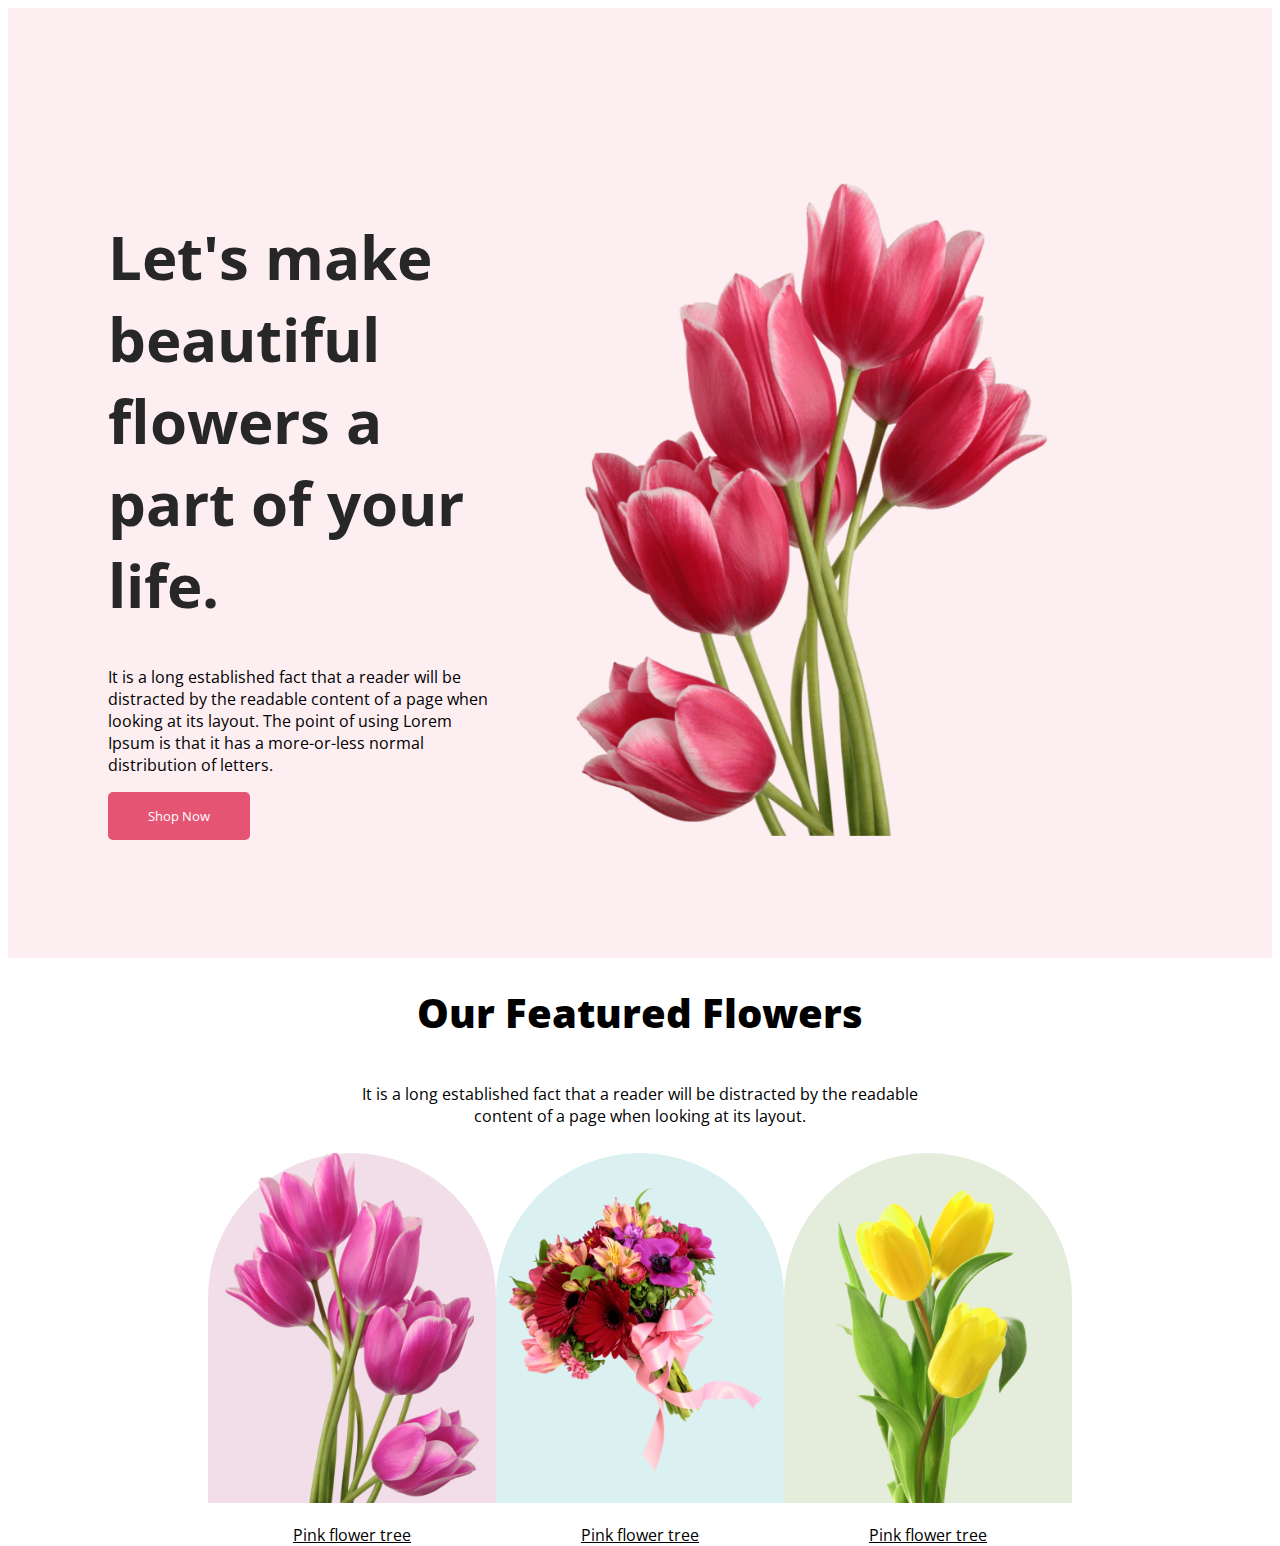
==== index.html @ 06185b13 "addedfeatured flower section" ====
<!DOCTYPE html>
<html lang="en">

<head>
    <meta charset="UTF-8">
    <meta name="viewport" content="width=device-width, initial-scale=1.0">
    <title>Flower Shop</title>
    <link rel="stylesheet" href="style.css">
    <link rel="preconnect" href="https://fonts.googleapis.com">
    <link rel="preconnect" href="https://fonts.gstatic.com" crossorigin>
    <link
        href="https://fonts.googleapis.com/css2?family=Lato:wght@400;700&family=Open+Sans:wght@400;700;800&display=swap"
        rel="stylesheet">
</head>

<body>
    <header></header>
    <main>
        <section class="intro-section">
            <div class="heading-side">
                <h1 class="intro-heading">Let's make beautiful flowers a part of your life.</h1>
                <p class="intro-text">It is a long established fact that a reader will be distracted by the readable
                    content of a page when looking at its layout. The point of using Lorem Ipsum is that it has a
                    more-or-less normal distribution of letters.</p>
                <button class="btn">Shop Now</button>
            </div>

            <img class="intro-image" src="./Flower Asset/pngwing 10.png" alt="">

        </section>
        <section class="feature-section">
            <div class="featured-flower">
                <h1 class="featured-headline">Our Featured Flowers</h1>
                <p class="featured-description">It is a long established fact that a reader will be distracted by the readable content of a page when looking at its layout.</p>
            </div>
            <div class="flower-image-container">
                <div class="flower-box1">
                    <img class="flower" src="./Flower Asset/pngwing 6.png" alt="">
                    <p class="flower-caption">Pink flower tree</p>
                </div>
                <div class="flower-box2">
                    <img class="flower" src="./Flower Asset/pngwing 5.png" alt="">
                    <p class="flower-caption">Pink flower tree</p>
                    
                </div>
                <div class="flower-box3">
                    <img class="flower" src="./Flower Asset/pngwing 7.png" alt="">
                    <p class="flower-caption">Pink flower tree</p>
                    
                </div>
            </div>
        </section>
    </main>
    <footer></footer>
</body>

</html>
---- style.css ----
* {
    font-family: 'Lato', sans-serif;
    font-family: 'Open Sans', sans-serif;
}

.intro-section {
    height: 100vh;
    background: rgba(229, 84, 115, 0.10);
    display: flex;
    padding: 50px 200px 0px 100px;
    align-items: center;
    justify-content: space-around;
}

.intro-text {
    max-width: 700px;


}

.intro-heading {
    font-size: 60px;
    max-width: 700px;
    color: #272727;
}

.intro-image {

    width: 535px;
    height: 655px;
    margin-left: 50px;
    background-position: bottom right;


}

.btn {
    padding: 15px 40px;
    border-radius: 5px;
    border-style: none;
    background: #E55473;
    color: white;
}

/* feature section */
.featured-flower{
    display: flex;
    flex-direction: column;
    align-items: center;
    text-align: center;
}
.featured-headline{
    text-align: center;
    font-size: 40px;
    font-weight: 800;
}
.featured-description{
    
    width: 600px;
   
   
}
.flower-image-container {
    display: flex;
    justify-content: space-between;
    align-items: center;
    padding: 10px 200px 10px 200px;
    
    
}

.flower-box1  {
    width: 300px;
    height: 350px;
    border-radius: 300px 300px 0px 0px;
    background: rgba(167, 33, 98, 0.15);
    background-position: center;
}
.flower-box2  {
    width: 300px;
    height: 350px;
    border-radius: 300px 300px 0px 0px;
    background: rgba(5, 151, 160, 0.15);
    background-position: center;
}
.flower-box3  {
    width: 300px;
    height: 350px;
    border-radius: 300px 300px 0px 0px;
    background: rgba(71, 125, 17, 0.15);
    background-position: center;
}
.flower {
    width: 100%;
    height: 100%;
    object-fit: contain;
}

.flower-caption {
    text-align: center;
    text-decoration: underline;
    margin-bottom: 20px;
}
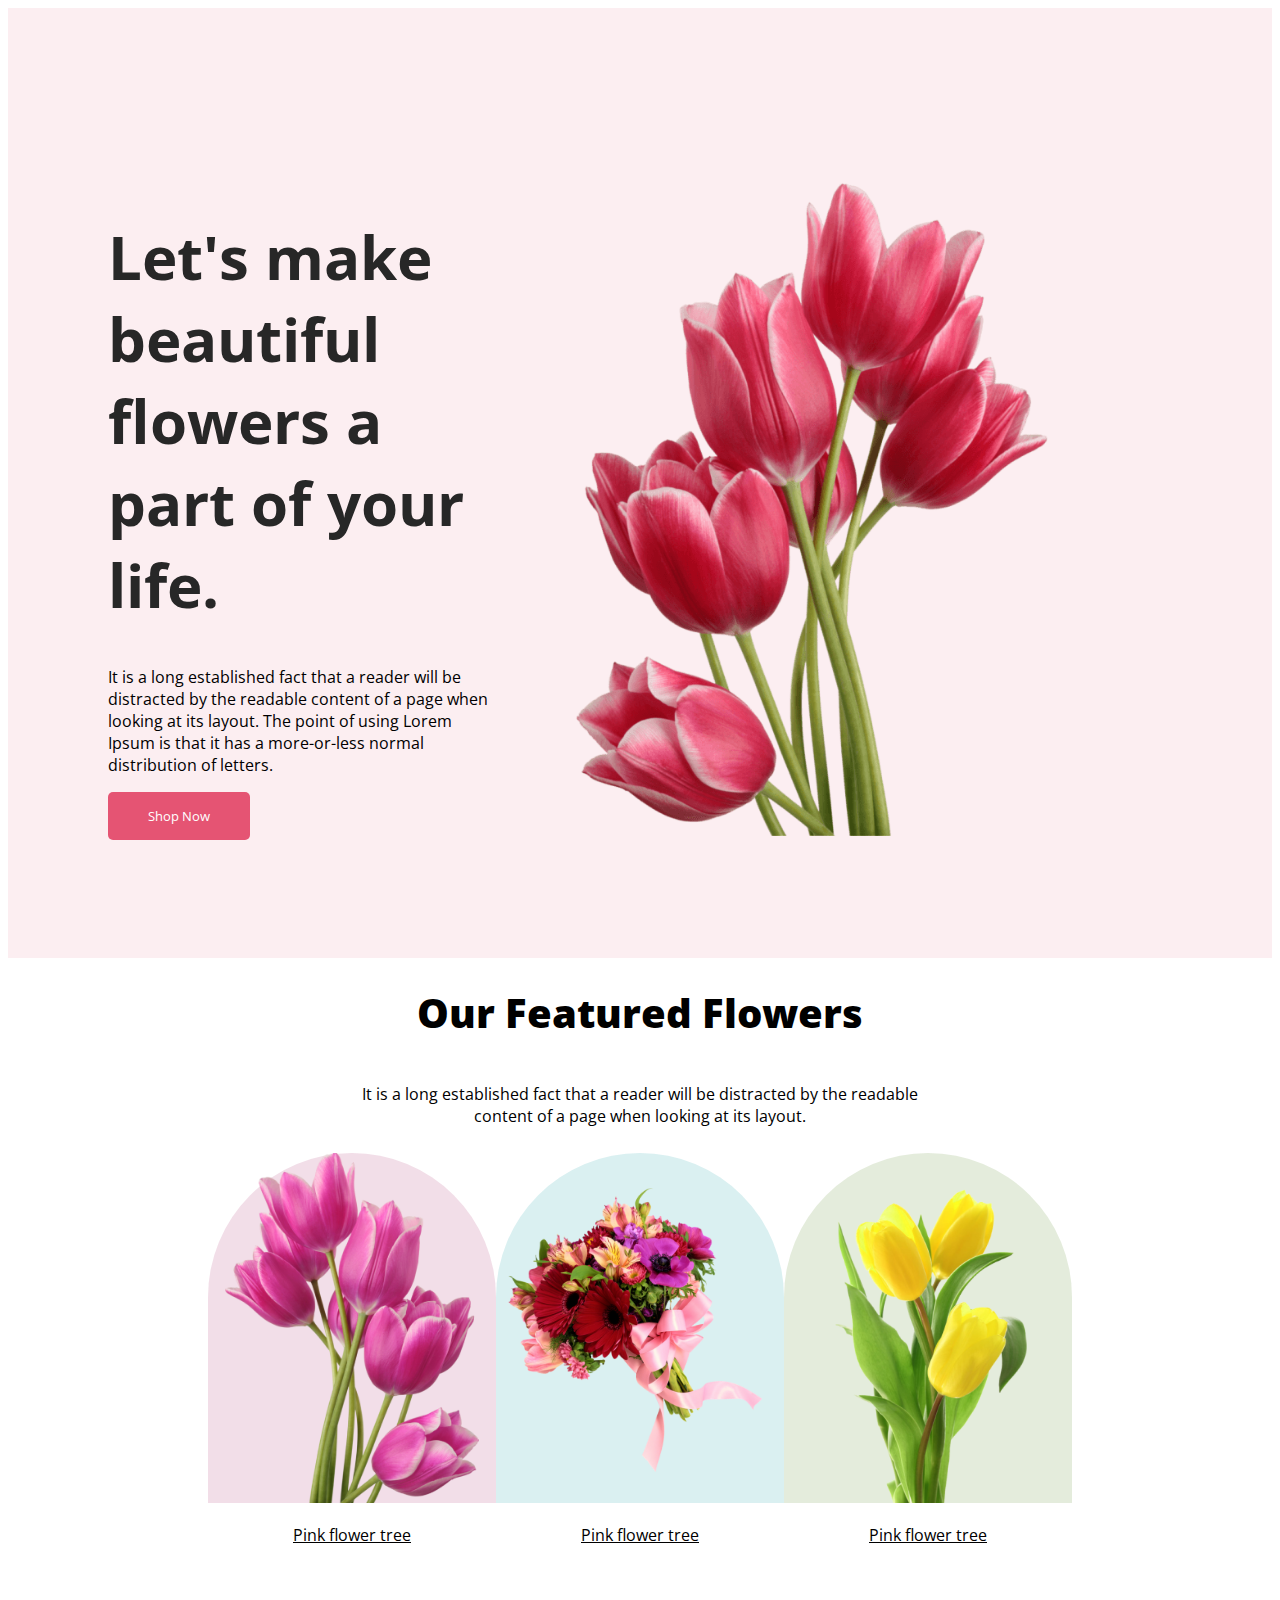
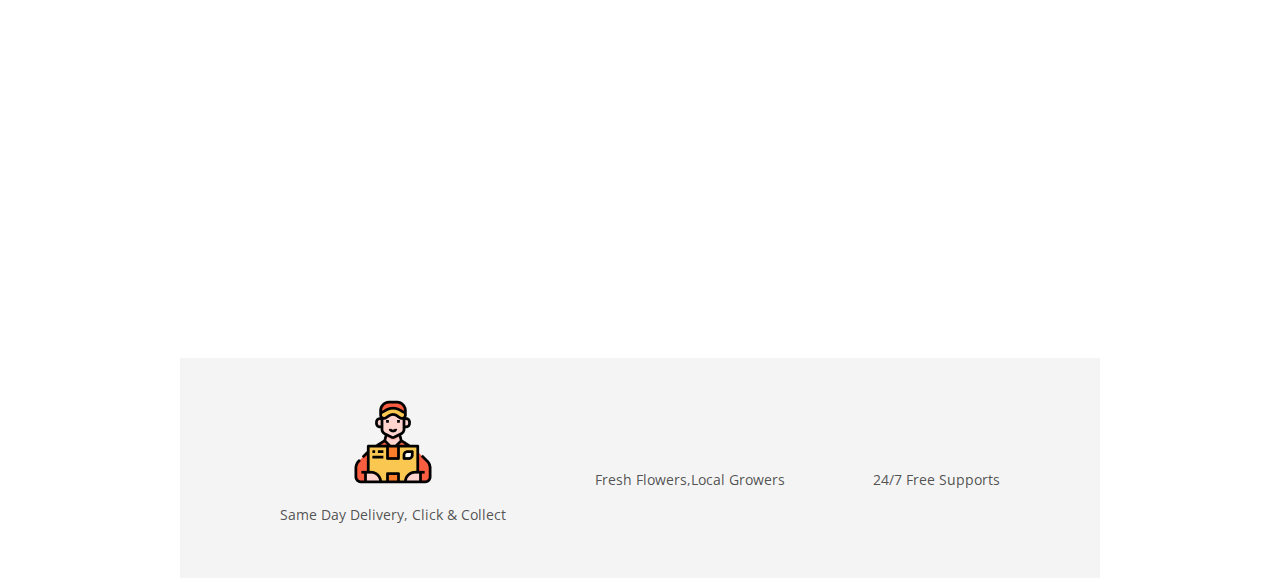
==== commit ab18e92d: "added service section" ====
--- a/index.html
+++ b/index.html
@@ -50,6 +50,20 @@
                 </div>
             </div>
         </section>
+        <section class="service-section">
+            <div>
+                <img class="icon" src="./Flower Asset/group 57.png" alt="">
+                <p class="service-text">Same Day Delivery, Click & Collect</p>
+            </div>
+            <div>
+                <img class="icon" src="./Flower Asset/group 58.png" alt="">
+                <p class="service-text">Fresh Flowers,Local Growers</p>
+            </div>
+            <div>
+                <img class="icon" src="./Flower Asset/group 59.png" alt="">
+                <p class="service-text">24/7 Free Supports</p>
+            </div>
+        </section>
     </main>
     <footer></footer>
 </body>
--- a/style.css
+++ b/style.css
@@ -43,53 +43,63 @@
 }
 
 /* feature section */
-.featured-flower{
+.feature-section{
+    height: 100vh;
+    margin-bottom: 100px;
+}
+.featured-flower {
     display: flex;
     flex-direction: column;
     align-items: center;
     text-align: center;
 }
-.featured-headline{
+
+.featured-headline {
     text-align: center;
     font-size: 40px;
     font-weight: 800;
 }
-.featured-description{
-    
+
+.featured-description {
+
     width: 600px;
-   
-   
+
+
 }
+
 .flower-image-container {
     display: flex;
     justify-content: space-between;
     align-items: center;
     padding: 10px 200px 10px 200px;
-    
-    
+
+
 }
 
-.flower-box1  {
+.flower-box1 {
     width: 300px;
     height: 350px;
     border-radius: 300px 300px 0px 0px;
     background: rgba(167, 33, 98, 0.15);
     background-position: center;
 }
-.flower-box2  {
+
+.flower-box2 {
     width: 300px;
     height: 350px;
     border-radius: 300px 300px 0px 0px;
     background: rgba(5, 151, 160, 0.15);
     background-position: center;
 }
-.flower-box3  {
+
+.flower-box3 {
     width: 300px;
     height: 350px;
     border-radius: 300px 300px 0px 0px;
     background: rgba(71, 125, 17, 0.15);
     background-position: center;
 }
+
 .flower {
     width: 100%;
     height: 100%;
@@ -102,4 +112,24 @@
     margin-bottom: 20px;
 }
 
+/* service section */
 
+
+.service-section {
+
+    width: 720px;
+    height: 20px;
+    display: flex;
+    align-items: center;
+    text-align: center;
+    justify-content: space-between;
+    padding: 100px;
+    background: rgba(39, 39, 39, 0.05);
+    margin: auto;
+    
+
+}
+.service-text{
+    font-size: 14px;
+    color: rgba(39, 39, 39, 0.80);
+}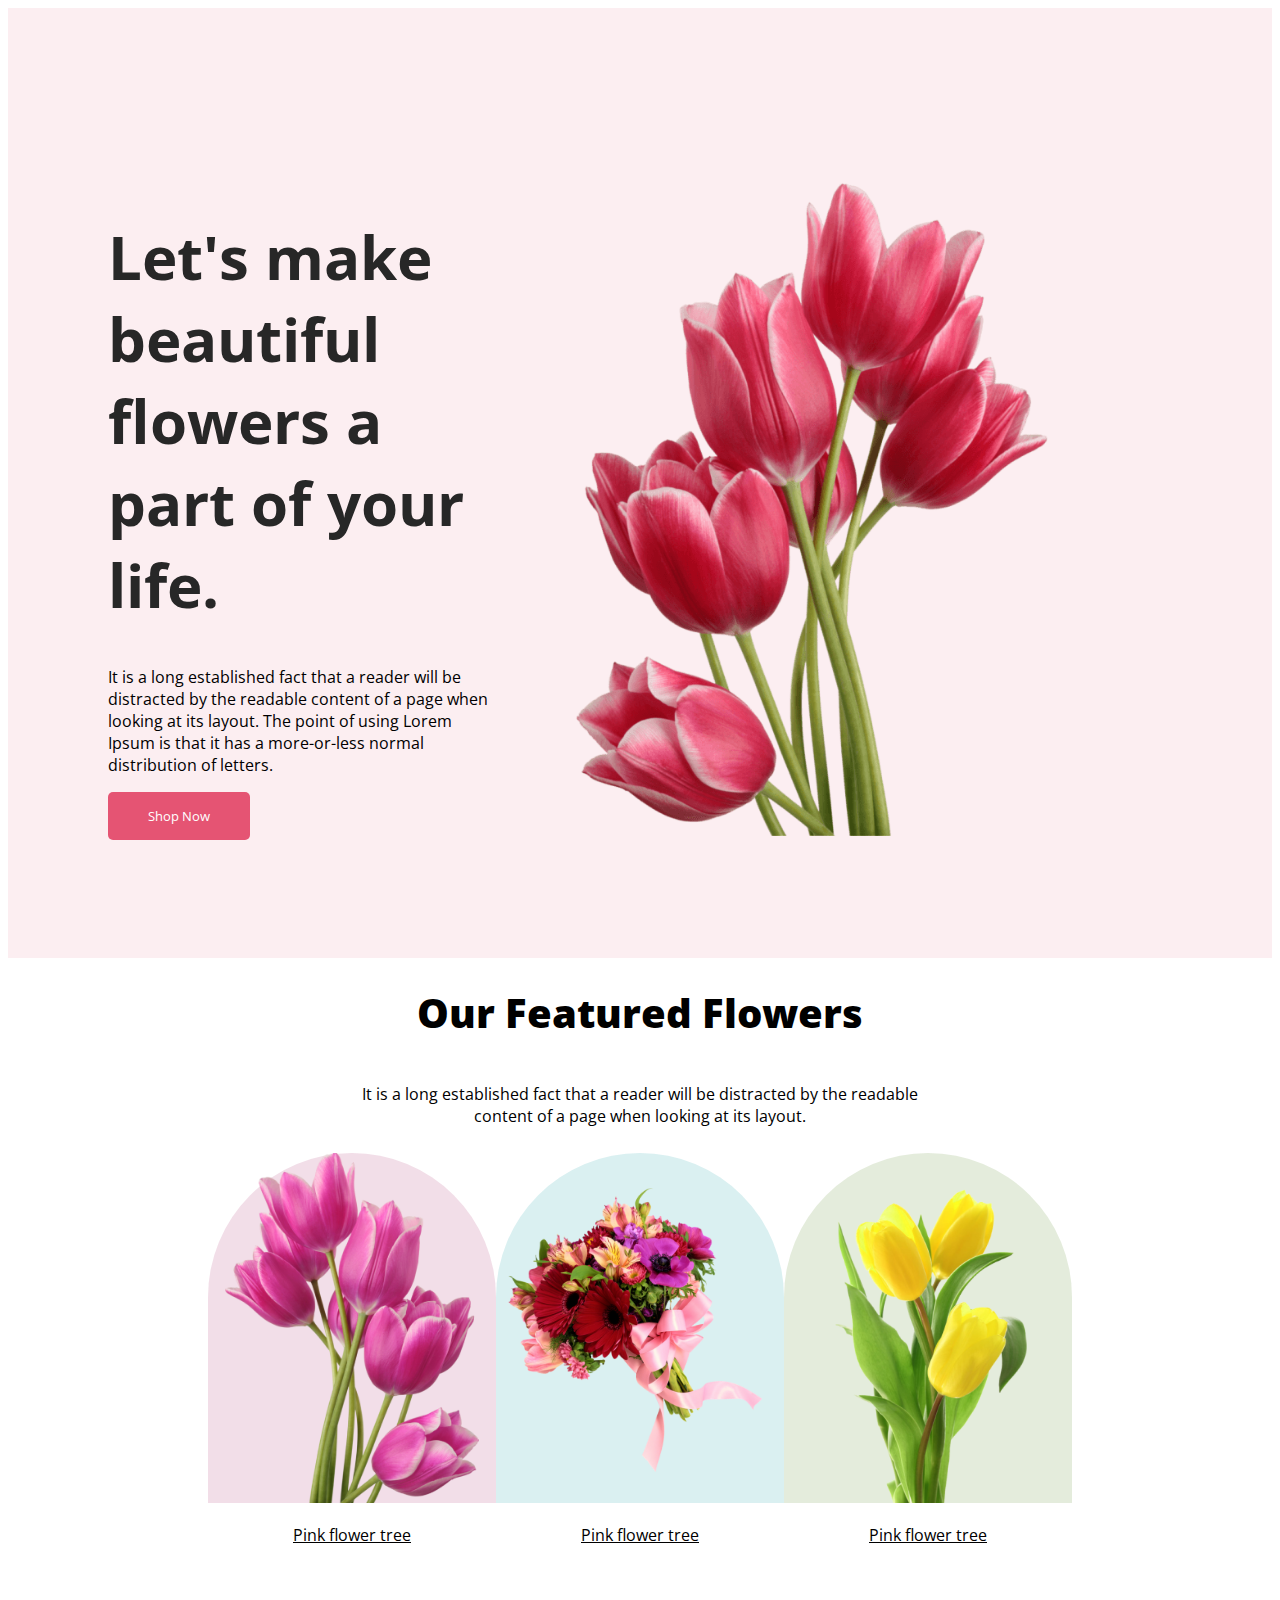
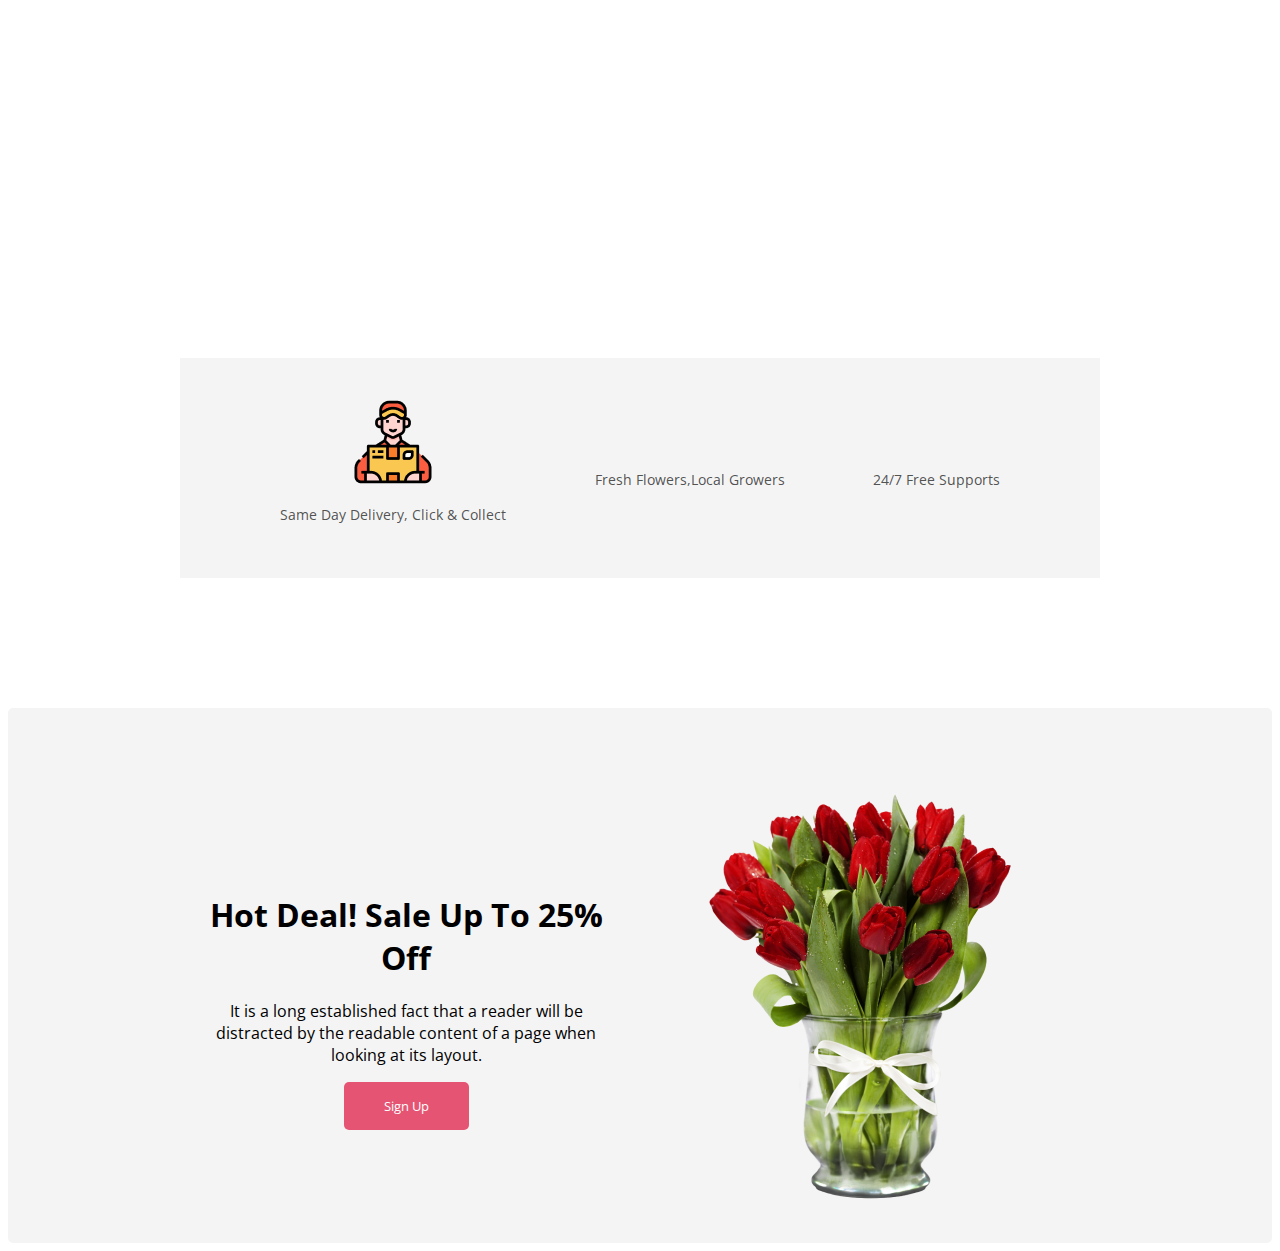
==== commit f6f647bc: "added hot deal section" ====
--- a/index.html
+++ b/index.html
@@ -64,6 +64,16 @@
                 <p class="service-text">24/7 Free Supports</p>
             </div>
         </section>
+        <section class="hot-deal-section">
+            <div class="deal-section">
+                <h1>Hot Deal! Sale Up To 25% Off</h1>
+                <p>It is a long established fact that a reader will be distracted by the readable content of a page when looking at its layout.</p>
+                <button class="btn">Sign Up</button>
+            </div>
+            <div>
+                <img src="./Flower Asset/pngwing 8.png" alt="">
+            </div>
+        </section>
     </main>
     <footer></footer>
 </body>
--- a/style.css
+++ b/style.css
@@ -132,4 +132,20 @@
 .service-text{
     font-size: 14px;
     color: rgba(39, 39, 39, 0.80);
+}
+
+/* Hot deal section */
+.hot-deal-section{
+    max-height: 50%;
+    margin-top: 130px;
+    display: flex;
+    align-items: center;
+    text-align: center;
+    padding: 80px 250px 30px 200px;
+    background: rgba(39, 39, 39, 0.05);
+    border-radius: 5px;
+}
+.deal-section{
+    max-width: 50%;
+    margin-right: 100px;
 }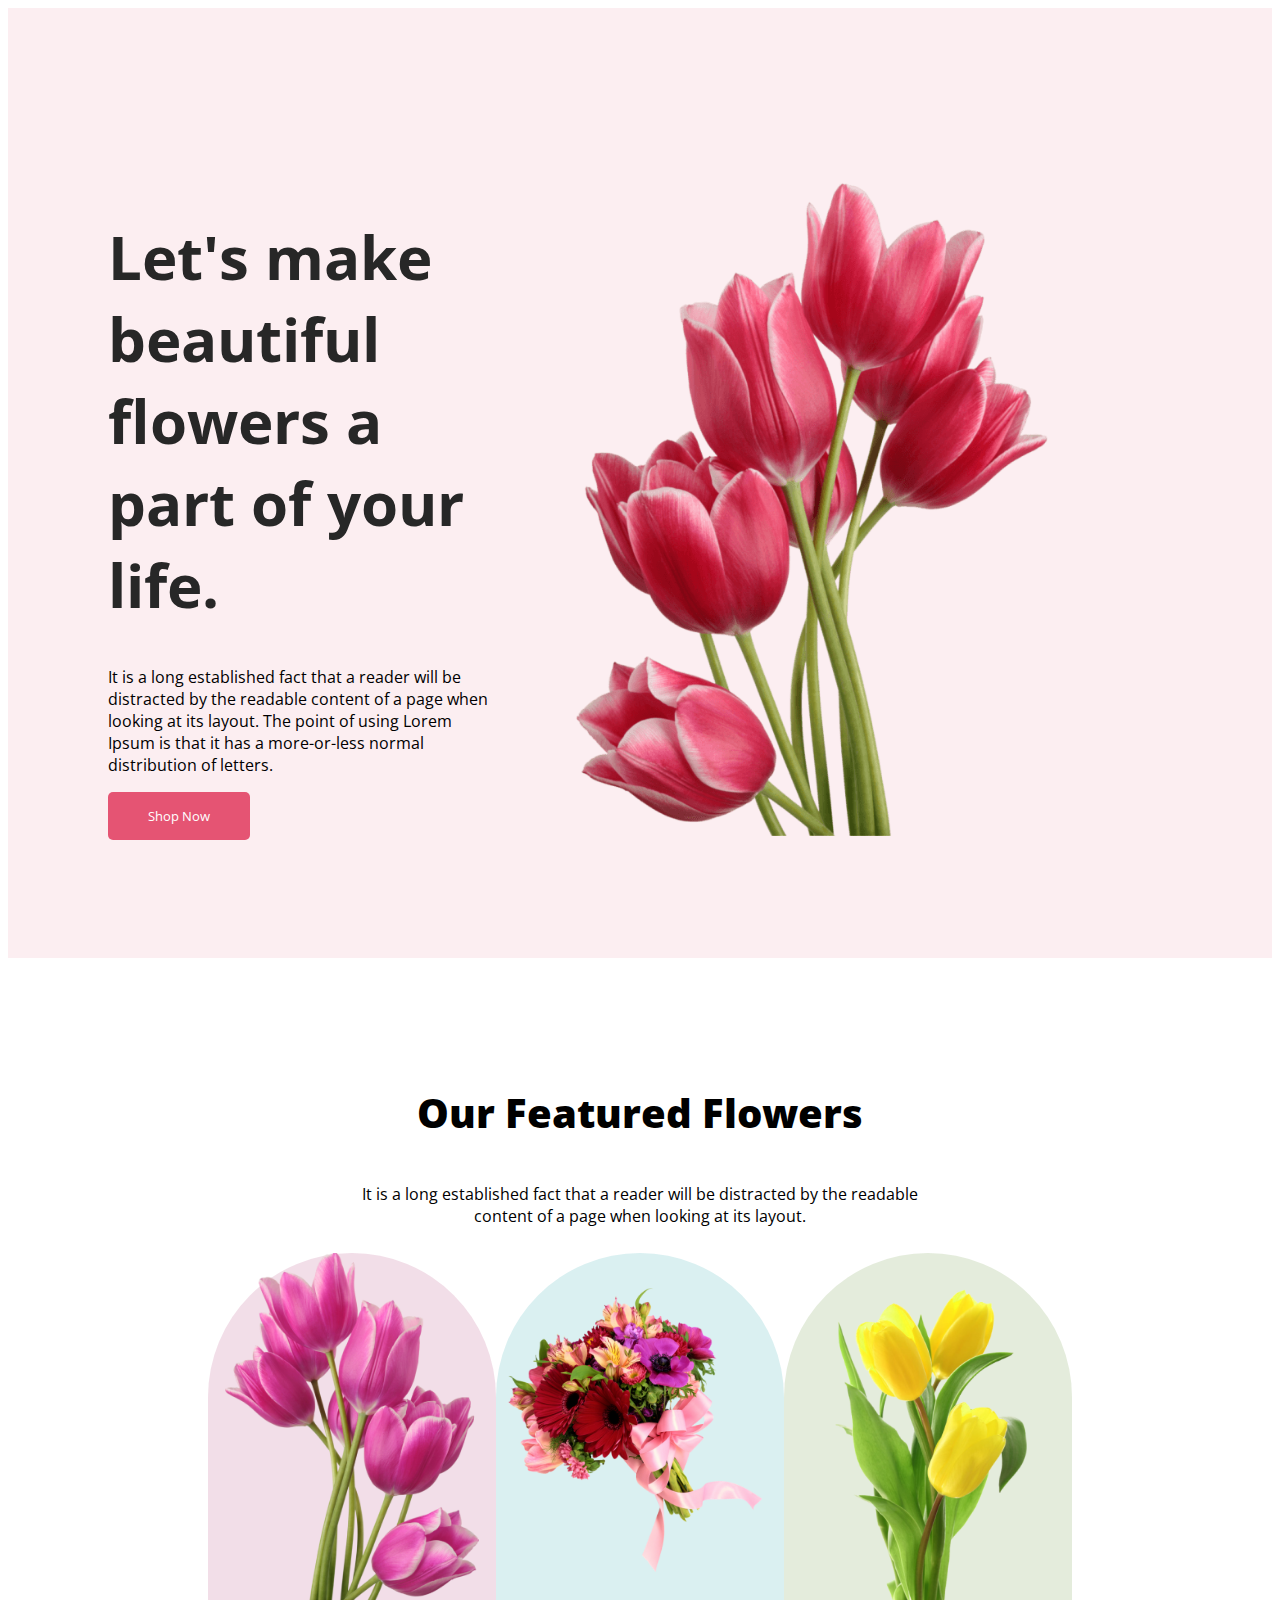
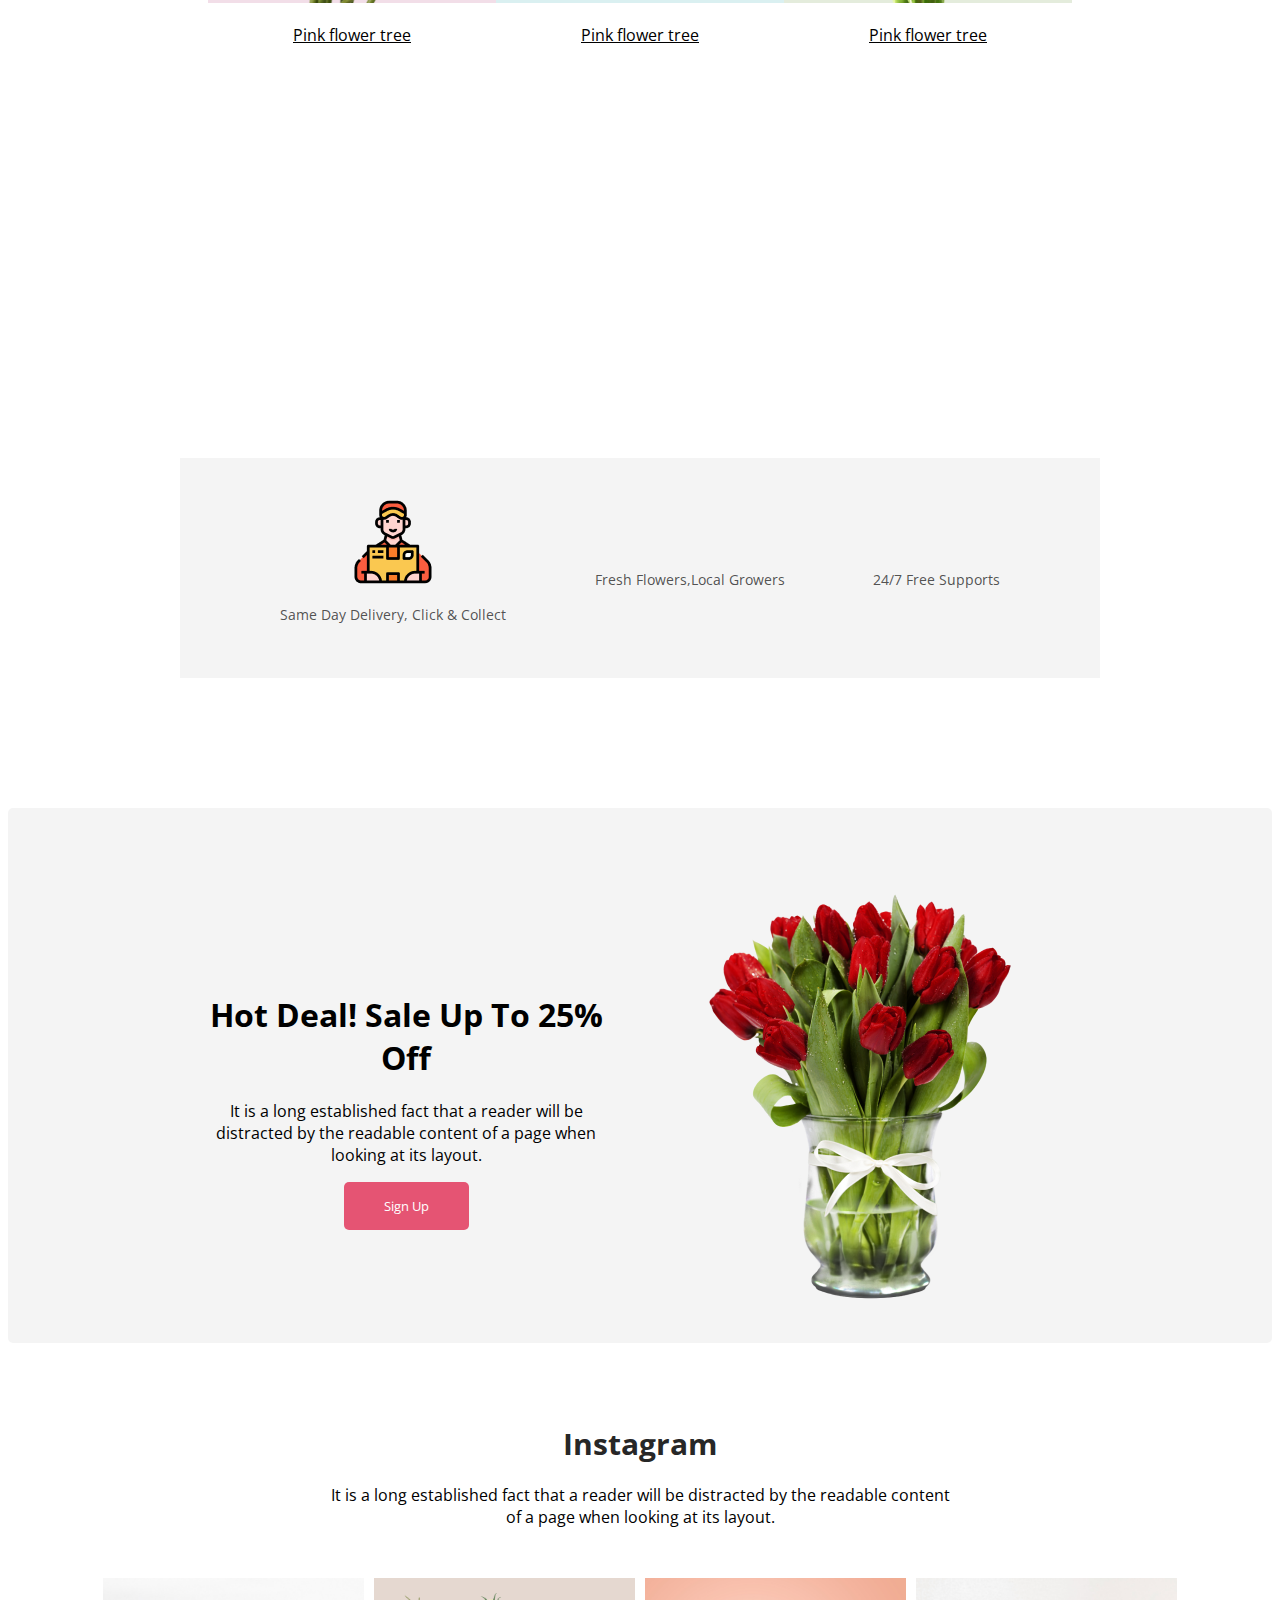
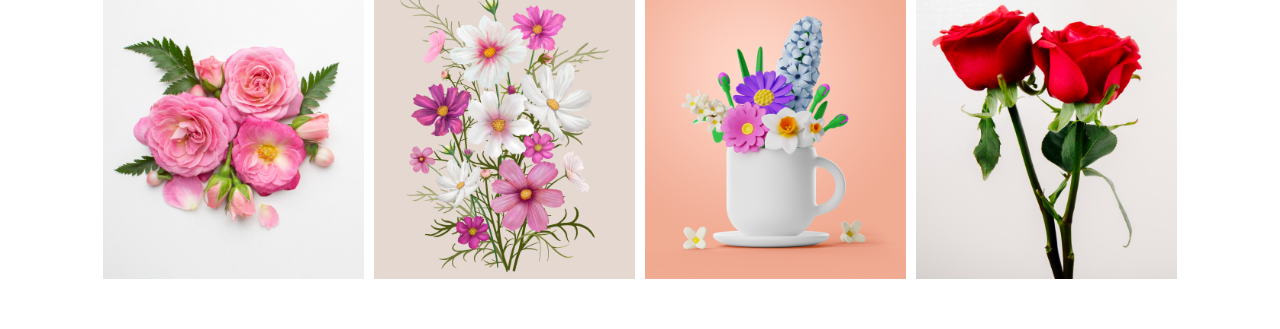
==== commit 52831a56: "added insta section" ====
--- a/index.html
+++ b/index.html
@@ -74,6 +74,18 @@
                 <img src="./Flower Asset/pngwing 8.png" alt="">
             </div>
         </section>
+        <section class="instagram-section">
+            <div>
+                <h1 class="insta-headline">Instagram</h1>
+                <p class="insta-text">It is a long established fact that a reader will be distracted by the readable content of a page when looking at its layout.</p>
+            </div>
+            <div class="insta-photo-container">
+                <img class="insta-photo" src="./Flower Asset/flower 01.png" alt="">
+                <img class="insta-photo" src="./Flower Asset/Rectangle 4.png" alt="">
+                <img class="insta-photo" src="./Flower Asset/Rectangle 5.png" alt="">
+                <img class="insta-photo" src="./Flower Asset/Rectangle 6.png" alt="">
+            </div>
+        </section>
     </main>
     <footer></footer>
 </body>
--- a/style.css
+++ b/style.css
@@ -10,6 +10,7 @@
     padding: 50px 200px 0px 100px;
     align-items: center;
     justify-content: space-around;
+    margin-bottom: 100px;
 }
 
 .intro-text {
@@ -43,10 +44,11 @@
 }
 
 /* feature section */
-.feature-section{
+.feature-section {
     height: 100vh;
     margin-bottom: 100px;
 }
+
 .featured-flower {
     display: flex;
     flex-direction: column;
@@ -126,16 +128,17 @@
     padding: 100px;
     background: rgba(39, 39, 39, 0.05);
     margin: auto;
-    
+
 
 }
-.service-text{
+
+.service-text {
     font-size: 14px;
     color: rgba(39, 39, 39, 0.80);
 }
 
 /* Hot deal section */
-.hot-deal-section{
+.hot-deal-section {
     max-height: 50%;
     margin-top: 130px;
     display: flex;
@@ -145,7 +148,39 @@
     background: rgba(39, 39, 39, 0.05);
     border-radius: 5px;
 }
-.deal-section{
+
+.deal-section {
     max-width: 50%;
     margin-right: 100px;
+}
+
+/* insta section */
+
+.insta-photo-container {
+
+    margin: 50px 90px;
+    display: flex;
+    justify-content: space-around;
+    align-items: center;
+
+
+
+}
+
+.insta-photo {
+
+    width: 24%;
+    object-fit: contain;
+
+}
+.insta-headline{
+    color: #272727;
+    margin-top: 80px;
+    text-align: center;
+    font-size: 30px;
+}
+.insta-text{
+    text-align: center;
+    max-width: 50%;
+    margin: auto;
 }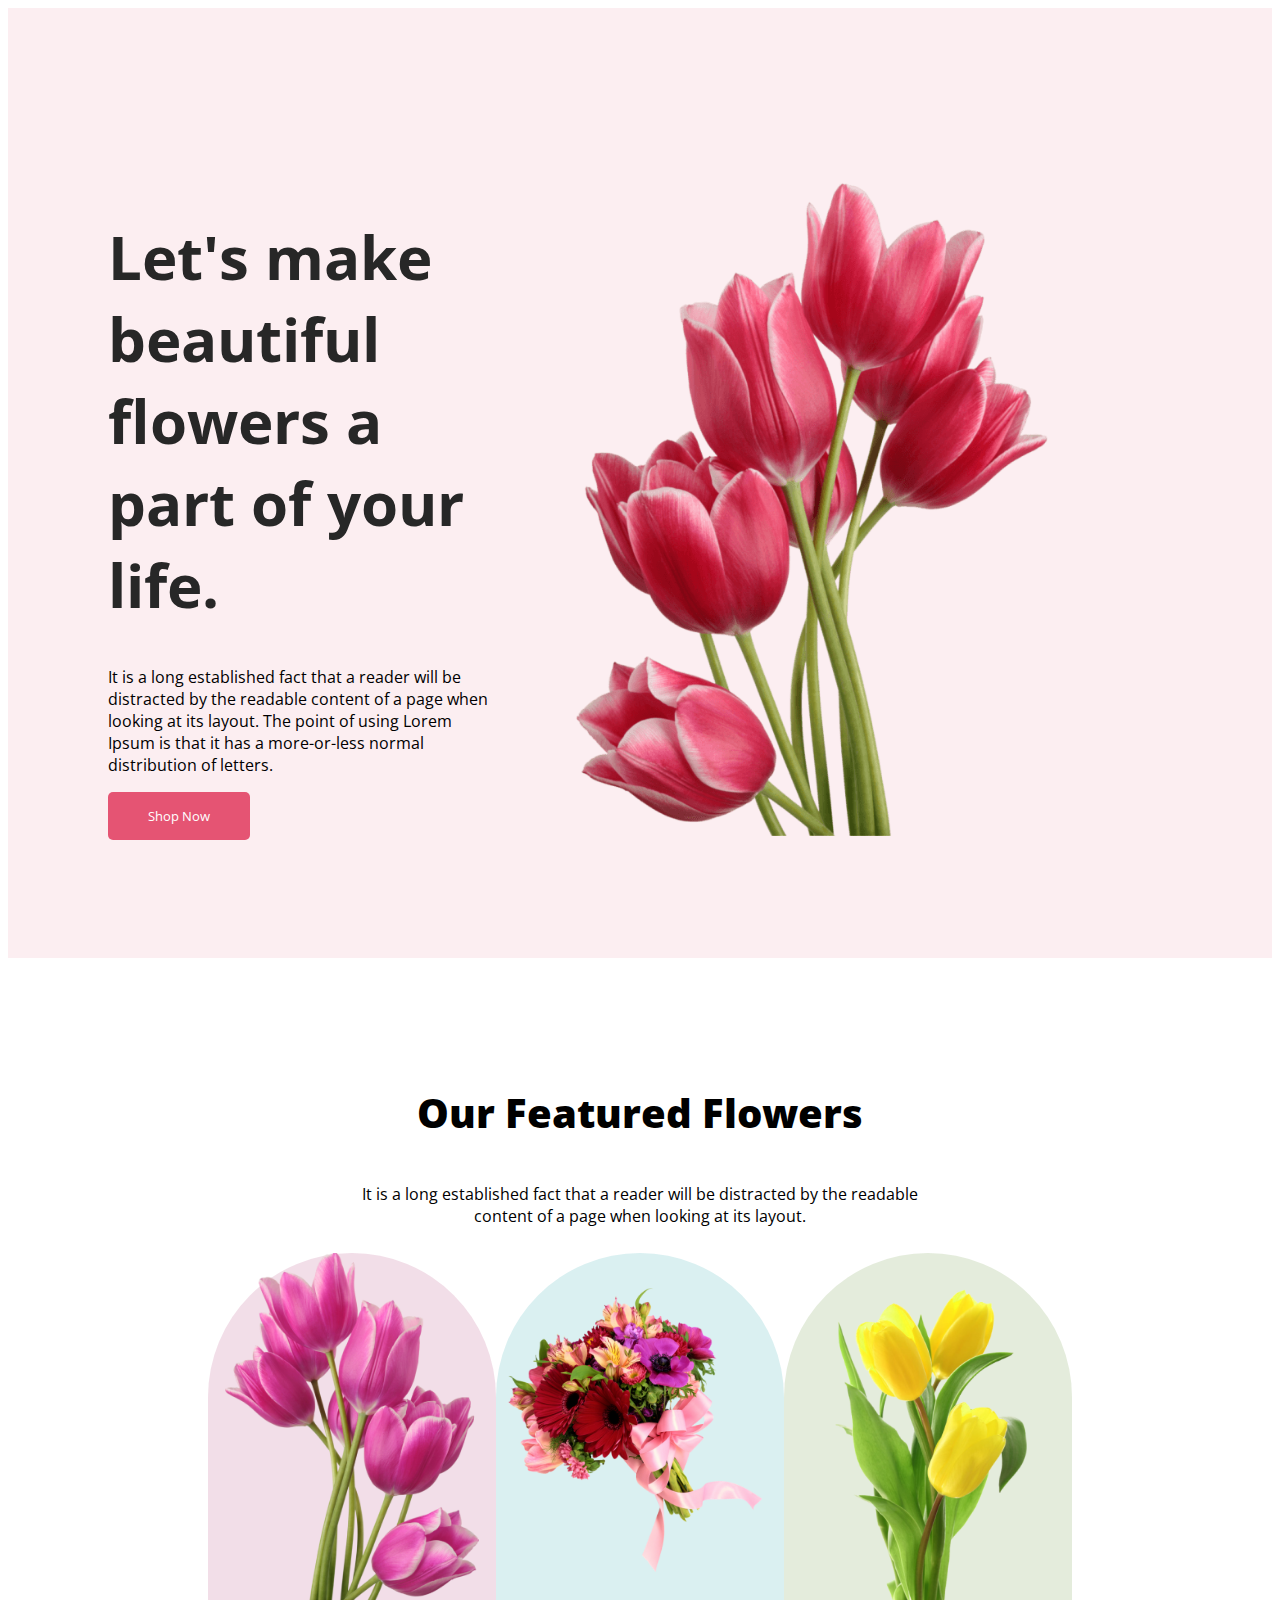
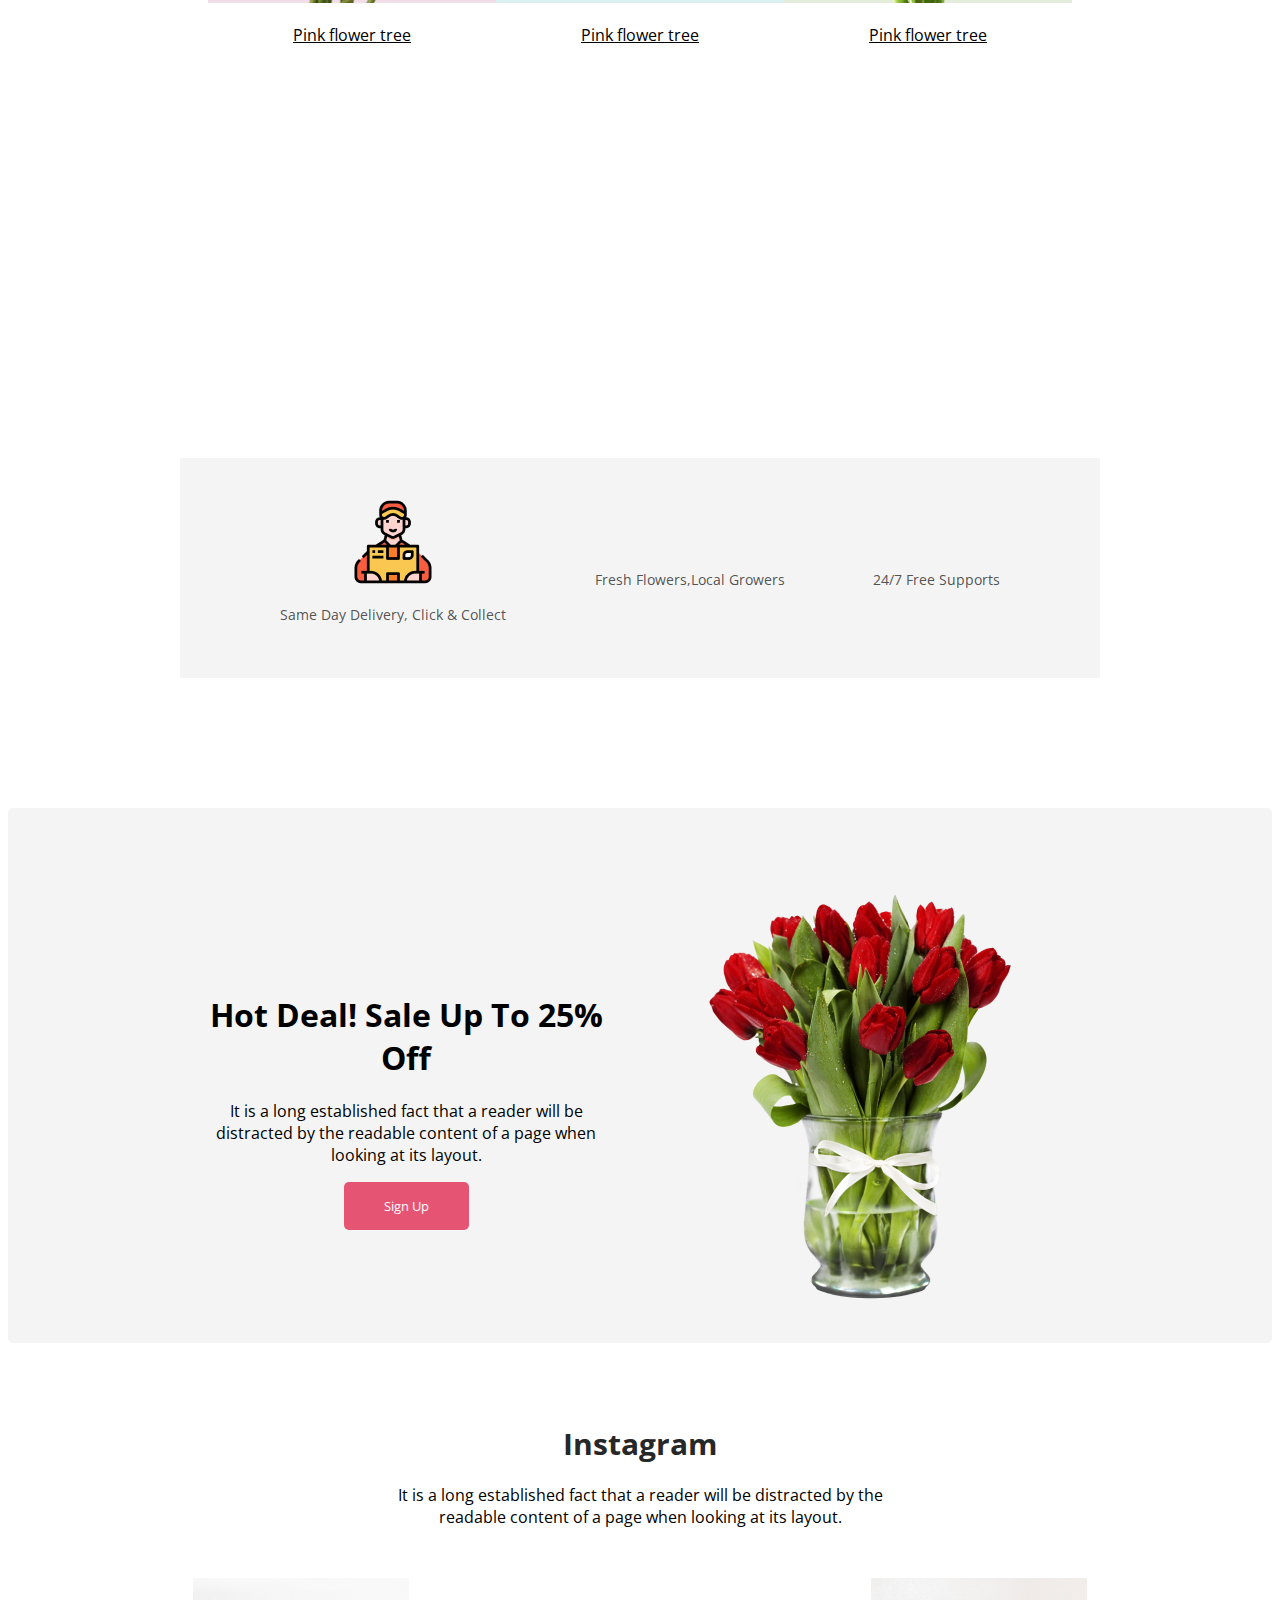
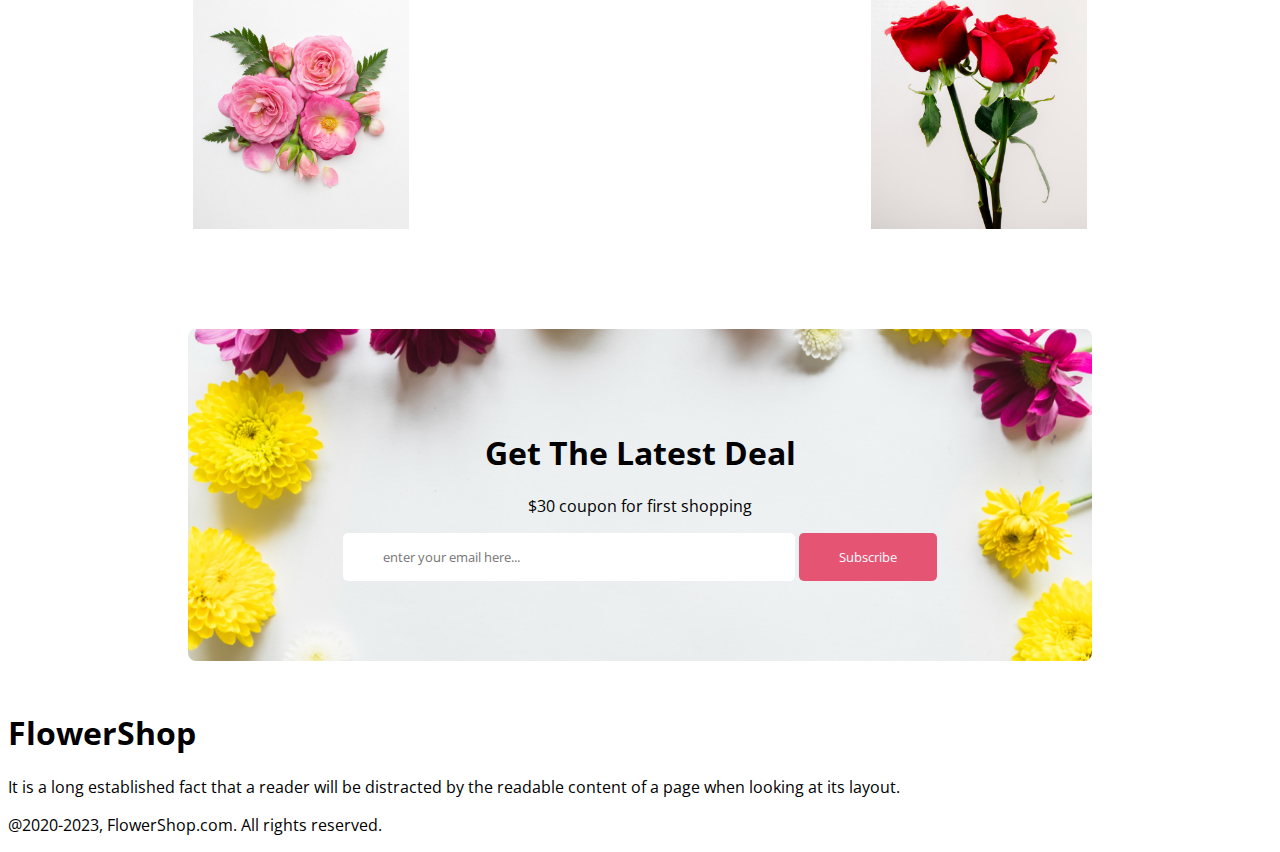
==== commit 85d10c83: "added latest deal section" ====
--- a/index.html
+++ b/index.html
@@ -25,69 +25,90 @@
                 <button class="btn">Shop Now</button>
             </div>
 
-            <img class="intro-image" src="./Flower Asset/pngwing 10.png" alt="">
+            <img class="intro-image" src="./flower-asset/pngwing 10.png" alt="">
 
         </section>
         <section class="feature-section">
             <div class="featured-flower">
                 <h1 class="featured-headline">Our Featured Flowers</h1>
-                <p class="featured-description">It is a long established fact that a reader will be distracted by the readable content of a page when looking at its layout.</p>
+                <p class="featured-description">It is a long established fact that a reader will be distracted by the
+                    readable content of a page when looking at its layout.</p>
             </div>
             <div class="flower-image-container">
                 <div class="flower-box1">
-                    <img class="flower" src="./Flower Asset/pngwing 6.png" alt="">
+                    <img class="flower" src="./flower-asset/pngwing 6.png" alt="">
                     <p class="flower-caption">Pink flower tree</p>
                 </div>
                 <div class="flower-box2">
-                    <img class="flower" src="./Flower Asset/pngwing 5.png" alt="">
+                    <img class="flower" src="./flower-asset/pngwing 5.png" alt="">
                     <p class="flower-caption">Pink flower tree</p>
-                    
+
                 </div>
                 <div class="flower-box3">
-                    <img class="flower" src="./Flower Asset/pngwing 7.png" alt="">
+                    <img class="flower" src="./flower-asset/pngwing 7.png" alt="">
                     <p class="flower-caption">Pink flower tree</p>
-                    
+
                 </div>
             </div>
         </section>
         <section class="service-section">
             <div>
-                <img class="icon" src="./Flower Asset/group 57.png" alt="">
+                <img class="icon" src="./flower-asset/group 57.png" alt="">
                 <p class="service-text">Same Day Delivery, Click & Collect</p>
             </div>
             <div>
-                <img class="icon" src="./Flower Asset/group 58.png" alt="">
+                <img class="icon" src="./flower-asset/group 58.png" alt="">
                 <p class="service-text">Fresh Flowers,Local Growers</p>
             </div>
             <div>
-                <img class="icon" src="./Flower Asset/group 59.png" alt="">
+                <img class="icon" src="./flower-asset/group 59.png" alt="">
                 <p class="service-text">24/7 Free Supports</p>
             </div>
         </section>
         <section class="hot-deal-section">
             <div class="deal-section">
                 <h1>Hot Deal! Sale Up To 25% Off</h1>
-                <p>It is a long established fact that a reader will be distracted by the readable content of a page when looking at its layout.</p>
+                <p>It is a long established fact that a reader will be distracted by the readable content of a page when
+                    looking at its layout.</p>
                 <button class="btn">Sign Up</button>
             </div>
             <div>
-                <img src="./Flower Asset/pngwing 8.png" alt="">
+                <img src="./flower-asset/pngwing 8.png" alt="">
             </div>
         </section>
         <section class="instagram-section">
             <div>
                 <h1 class="insta-headline">Instagram</h1>
-                <p class="insta-text">It is a long established fact that a reader will be distracted by the readable content of a page when looking at its layout.</p>
+                <p class="insta-text">It is a long established fact that a reader will be distracted by the readable
+                    content of a page when looking at its layout.</p>
             </div>
             <div class="insta-photo-container">
-                <img class="insta-photo" src="./Flower Asset/flower 01.png" alt="">
-                <img class="insta-photo" src="./Flower Asset/Rectangle 4.png" alt="">
-                <img class="insta-photo" src="./Flower Asset/Rectangle 5.png" alt="">
-                <img class="insta-photo" src="./Flower Asset/Rectangle 6.png" alt="">
+                <img class="insta-photo" src="./flower-asset/flower 01.png" alt="">
+                <img class="insta-photo" src="./flower-asset/Rectangle 4.png" alt="">
+                <img class="insta-photo" src="./flower-asset/Rectangle 5.png" alt="">
+                <img class="insta-photo" src="./flower-asset/Rectangle 6.png" alt="">
+            </div>
+            <section class="get-latest-deal">
+                <h1 class="latest-deal-heading">Get The Latest Deal</h1>
+                <p class="deal-text">$30 coupon for first shopping</p>
+                <div class="subscribe-section">
+                    <input class="input-box" type="email" placeholder="enter your email here...">
+                    <button class="btn">Subscribe</button>
+                </div>
+            </section>
+        </section>
+    </main>
+    <footer>
+        <section class="footer-section">
+            <div>
+                <h1>FlowerShop</h1>
+                <p>It is a long established fact that a reader will be distracted by the readable content of a page when looking at its layout.</p>
+            </div>
+            <div>
+                <p>@2020-2023, FlowerShop.com. All rights reserved. </p>
             </div>
         </section>
-    </main>
-    <footer></footer>
+    </footer>
 </body>
 
 </html>--- a/style.css
+++ b/style.css
@@ -155,7 +155,10 @@
 }
 
 /* insta section */
-
+.instagram-section{
+    margin: 50px 90px;
+    align-items: center;
+}
 .insta-photo-container {
 
     margin: 50px 90px;
@@ -171,6 +174,7 @@
 
     width: 24%;
     object-fit: contain;
+    margin-bottom: 50px;
 
 }
 .insta-headline{
@@ -183,4 +187,29 @@
     text-align: center;
     max-width: 50%;
     margin: auto;
-}+}
+
+/* latest deal section */
+input{
+    padding: 15px 40px;
+}
+.get-latest-deal{
+    padding: 80px;
+    border: 200px;
+    border-radius: 8px;
+    align-items: center;
+    text-align: center;
+    margin: 20px 90px;
+    background-image: url("./flower-asset/Rectangle\ 9.png");
+    background-position: center;
+    background-size: cover;
+    max-width: 100%;
+}
+.subscribe-section{
+    
+}
+.input-box{
+    width: 50%;
+    border-radius: 5px;
+    border-style: none;
+}
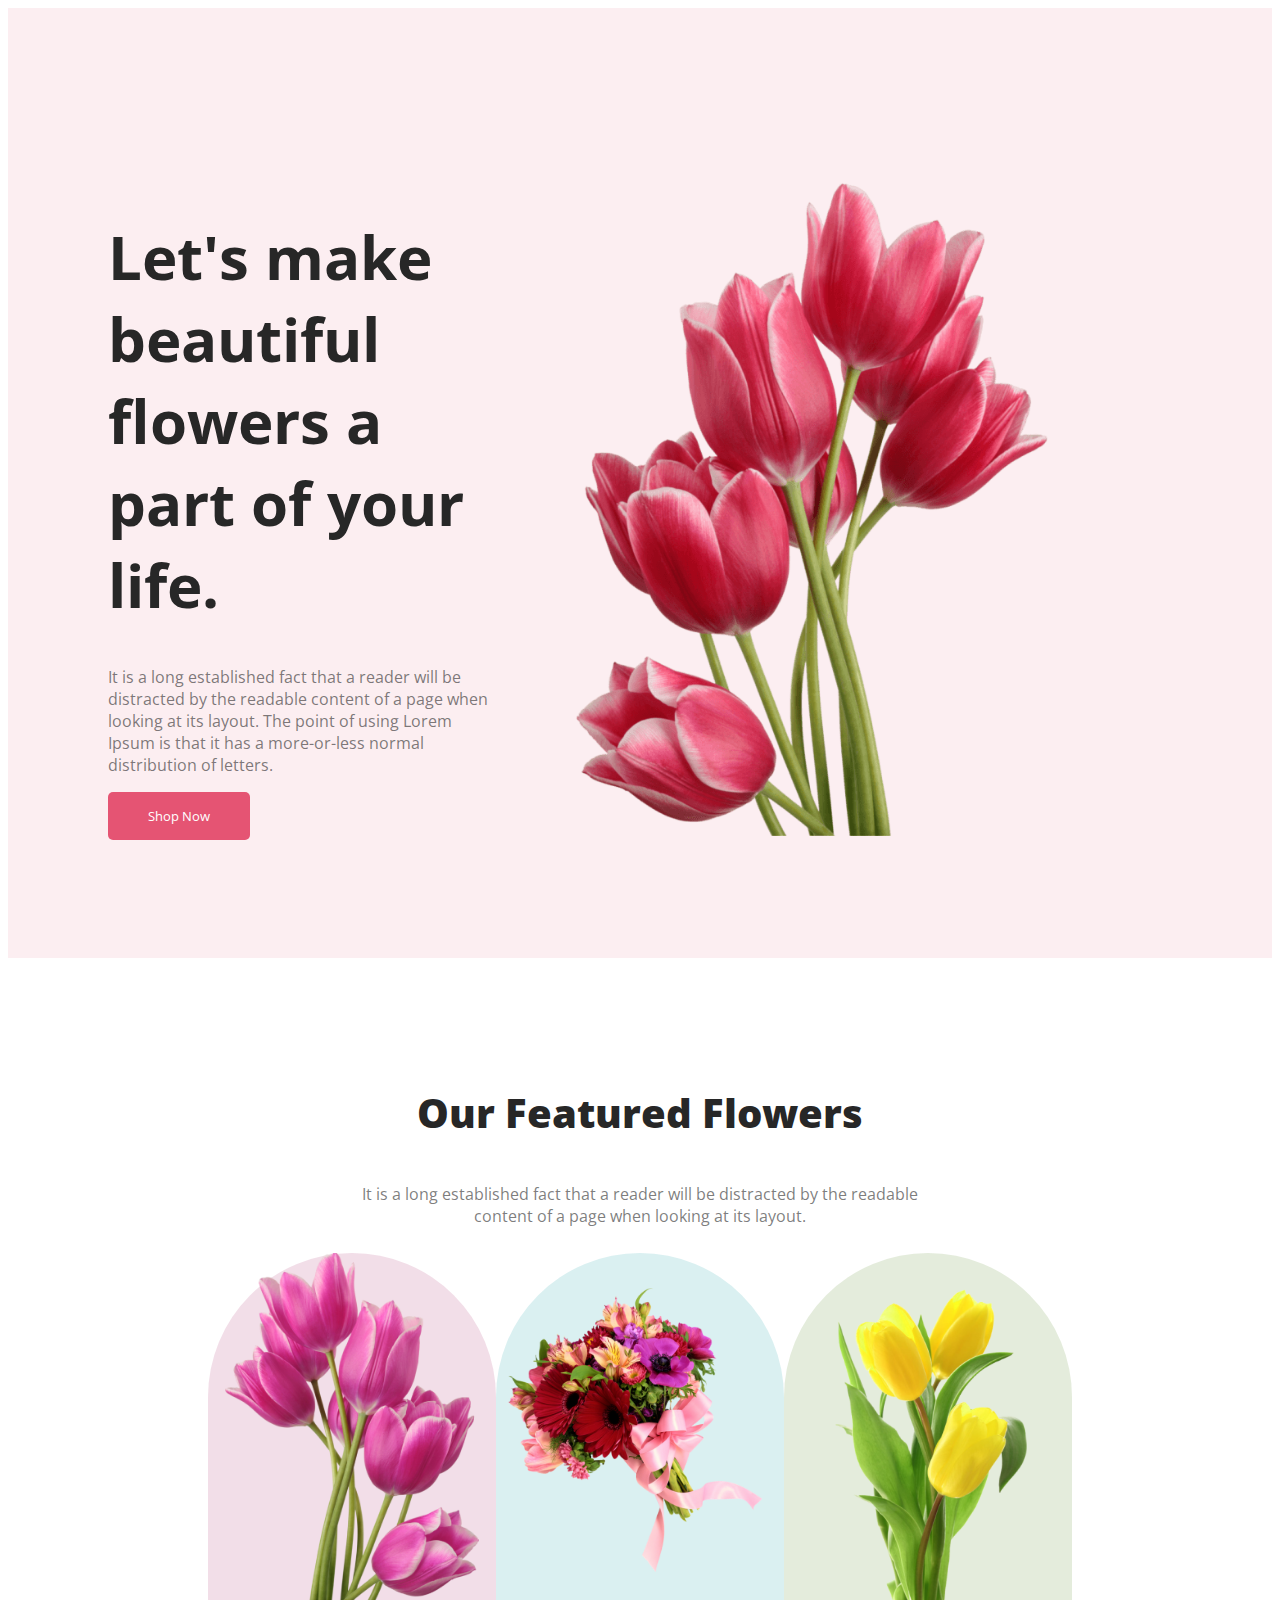
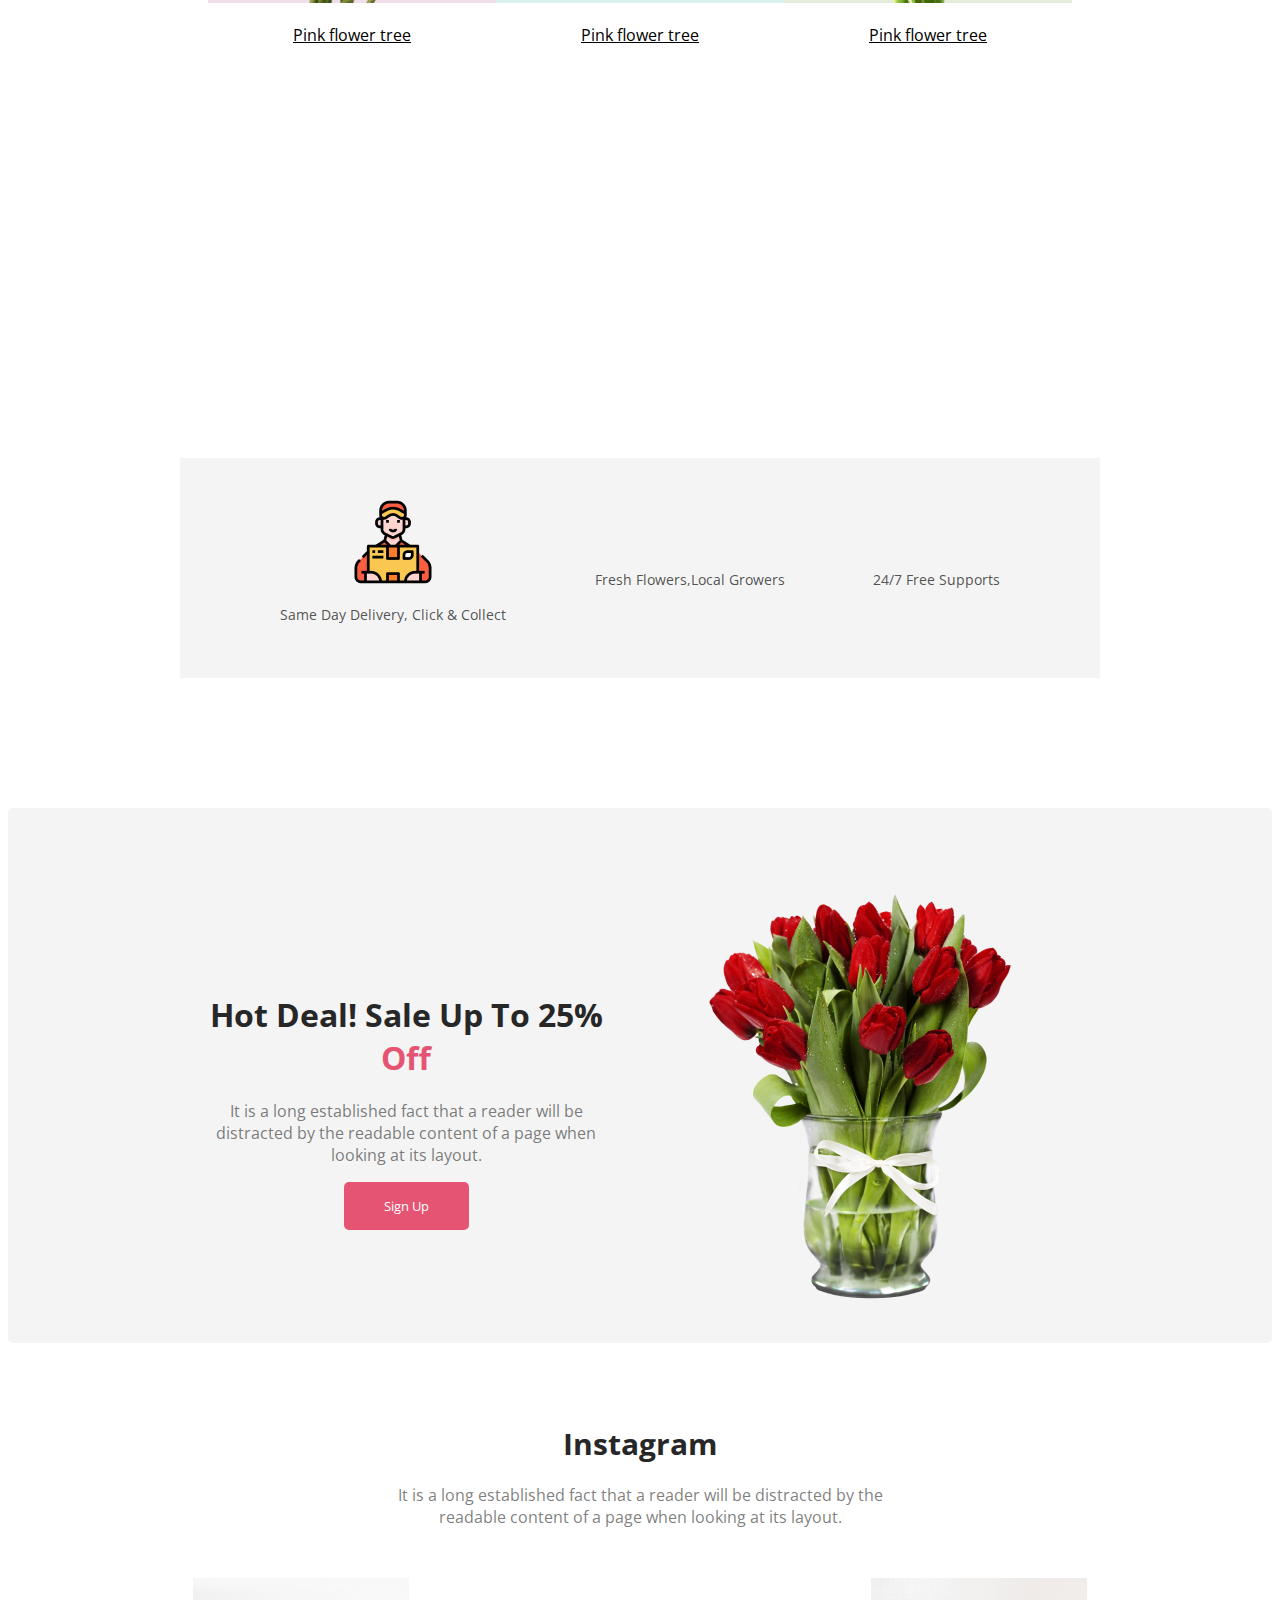
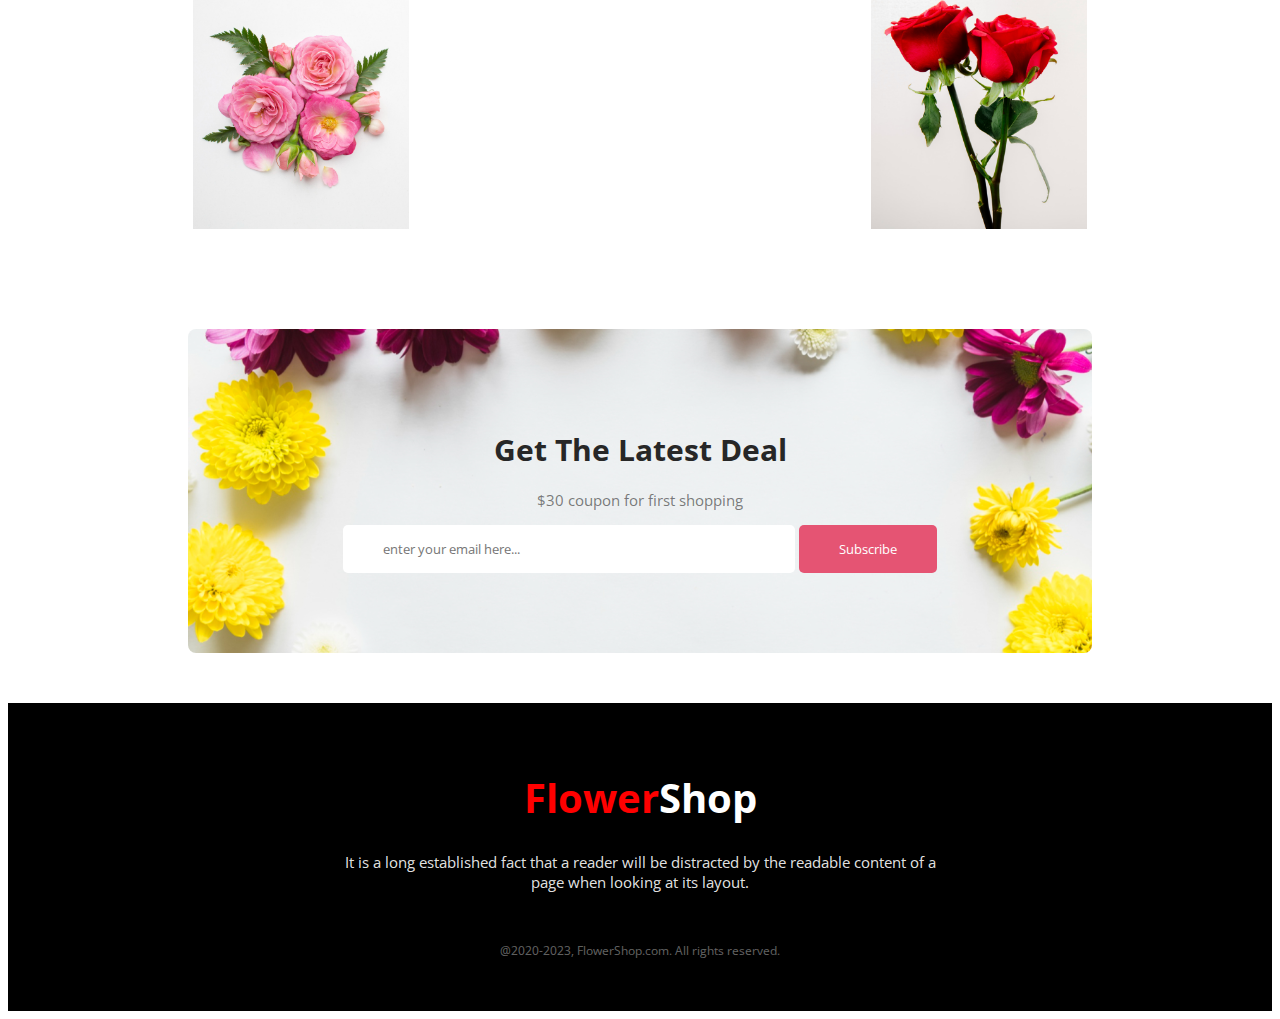
==== commit 9d42c036: "made some minor change" ====
--- a/index.html
+++ b/index.html
@@ -67,8 +67,8 @@
         </section>
         <section class="hot-deal-section">
             <div class="deal-section">
-                <h1>Hot Deal! Sale Up To 25% Off</h1>
-                <p>It is a long established fact that a reader will be distracted by the readable content of a page when
+                <h1 id="hot-deal-head">Hot Deal! Sale Up To 25% <span id="orange">Off</span></h1>
+                <p id="hot-deal-text">It is a long established fact that a reader will be distracted by the readable content of a page when
                     looking at its layout.</p>
                 <button class="btn">Sign Up</button>
             </div>
@@ -101,10 +101,10 @@
     <footer>
         <section class="footer-section">
             <div>
-                <h1>FlowerShop</h1>
-                <p>It is a long established fact that a reader will be distracted by the readable content of a page when looking at its layout.</p>
+                <h1 class="footer-headline"><span>Flower</span>Shop</h1>
+                <p class="footer-text">It is a long established fact that a reader will be distracted by the readable content of a page when looking at its layout.</p>
             </div>
-            <div>
+            <div class="copyright">
                 <p>@2020-2023, FlowerShop.com. All rights reserved. </p>
             </div>
         </section>
--- a/style.css
+++ b/style.css
@@ -15,8 +15,7 @@
 
 .intro-text {
     max-width: 700px;
-
-
+    color: rgba(39, 39, 39, 0.60);
 }
 
 .intro-heading {
@@ -60,11 +59,14 @@
     text-align: center;
     font-size: 40px;
     font-weight: 800;
+    color: #272727;
 }
 
 .featured-description {
 
     width: 600px;
+    color: rgba(39, 39, 39, 0.60);
+
 
 
 }
@@ -153,6 +155,15 @@
     max-width: 50%;
     margin-right: 100px;
 }
+#orange{
+    color: #E55473;
+}
+#hot-deal-head{
+    color: #272727;
+}
+#hot-deal-text{
+    color: rgba(39, 39, 39, 0.60);
+}
 
 /* insta section */
 .instagram-section{
@@ -187,6 +198,7 @@
     text-align: center;
     max-width: 50%;
     margin: auto;
+    color: rgba(39, 39, 39, 0.60);
 }
 
 /* latest deal section */
@@ -205,11 +217,50 @@
     background-size: cover;
     max-width: 100%;
 }
-.subscribe-section{
-    
-}
+
 .input-box{
     width: 50%;
     border-radius: 5px;
     border-style: none;
 }
+
+.latest-deal-heading{
+    color: #272727;
+    font-size: 30px;
+    font-weight: 700;
+}
+.deal-text{
+    color: rgba(39, 39, 39, 0.60);
+    font-size: 15px;
+    
+}
+/* footer section */
+
+.footer-section{
+    height: auto;
+    padding: 40px;
+    background-color: black;
+    color: white;
+    align-items: center;
+    text-align: center;
+}
+.footer-headline{
+    font-size: 40px;
+    font-weight: 700;
+    
+}
+.footer-text{
+    max-width: 50%;
+    margin: auto;
+    font-size: 15px;
+    color: rgba(255, 255, 255, 0.90);
+    
+}
+.copyright{
+    font-size: 12px;
+    margin-top: 50px;
+    color: rgba(255, 255, 255, 0.40);
+}
+span{
+    color: red;
+}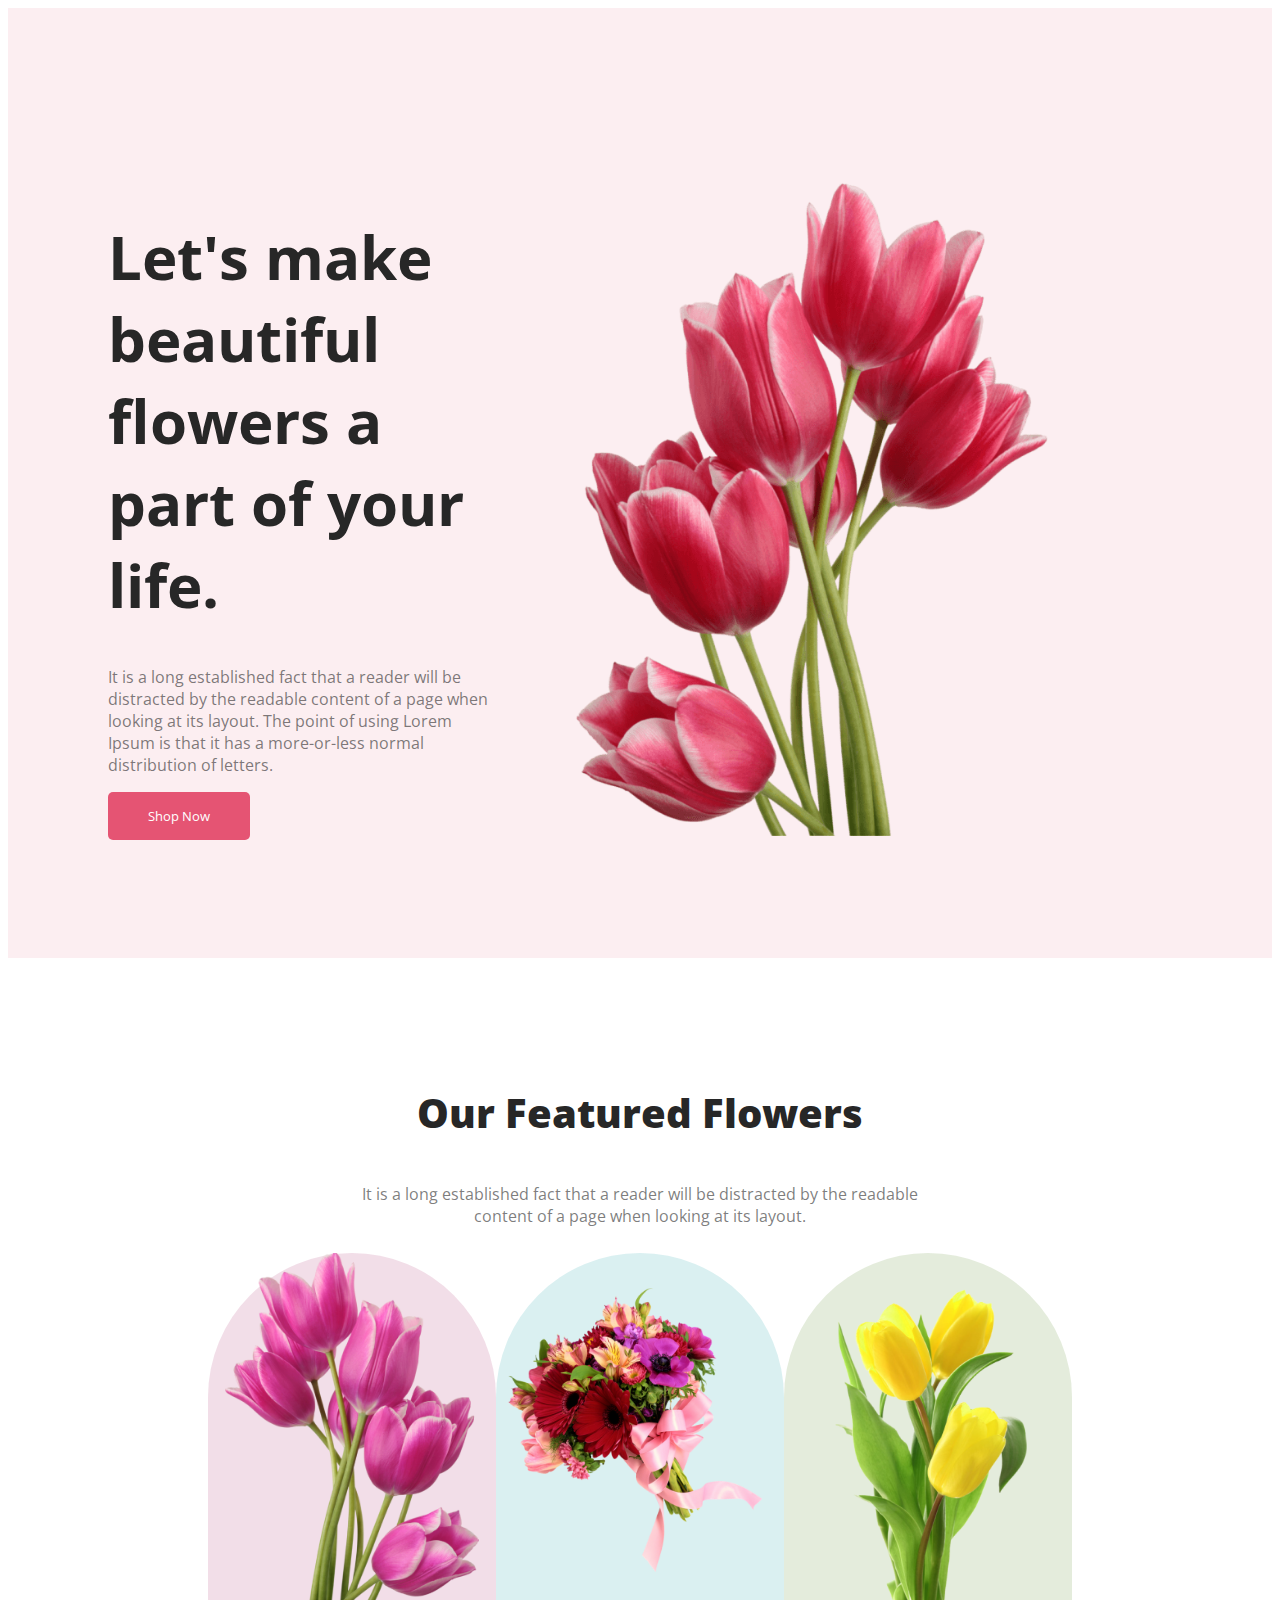
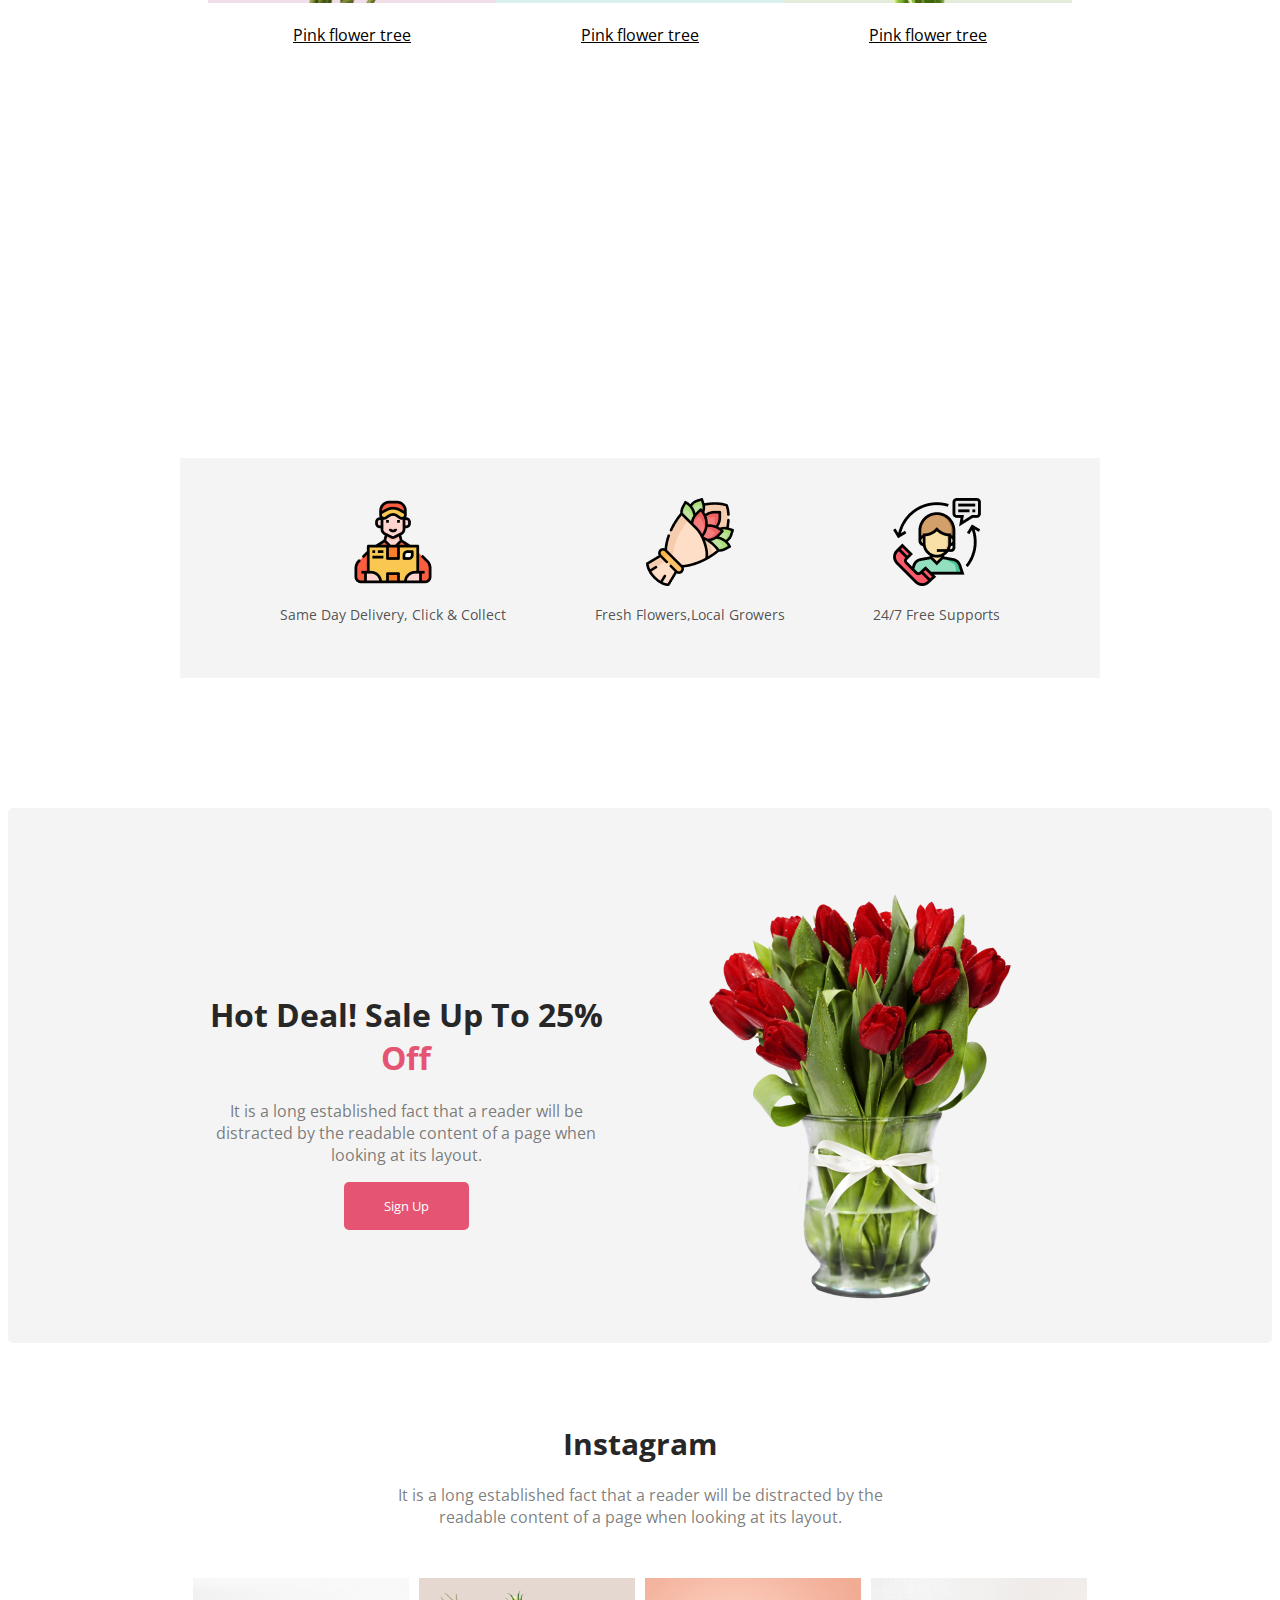
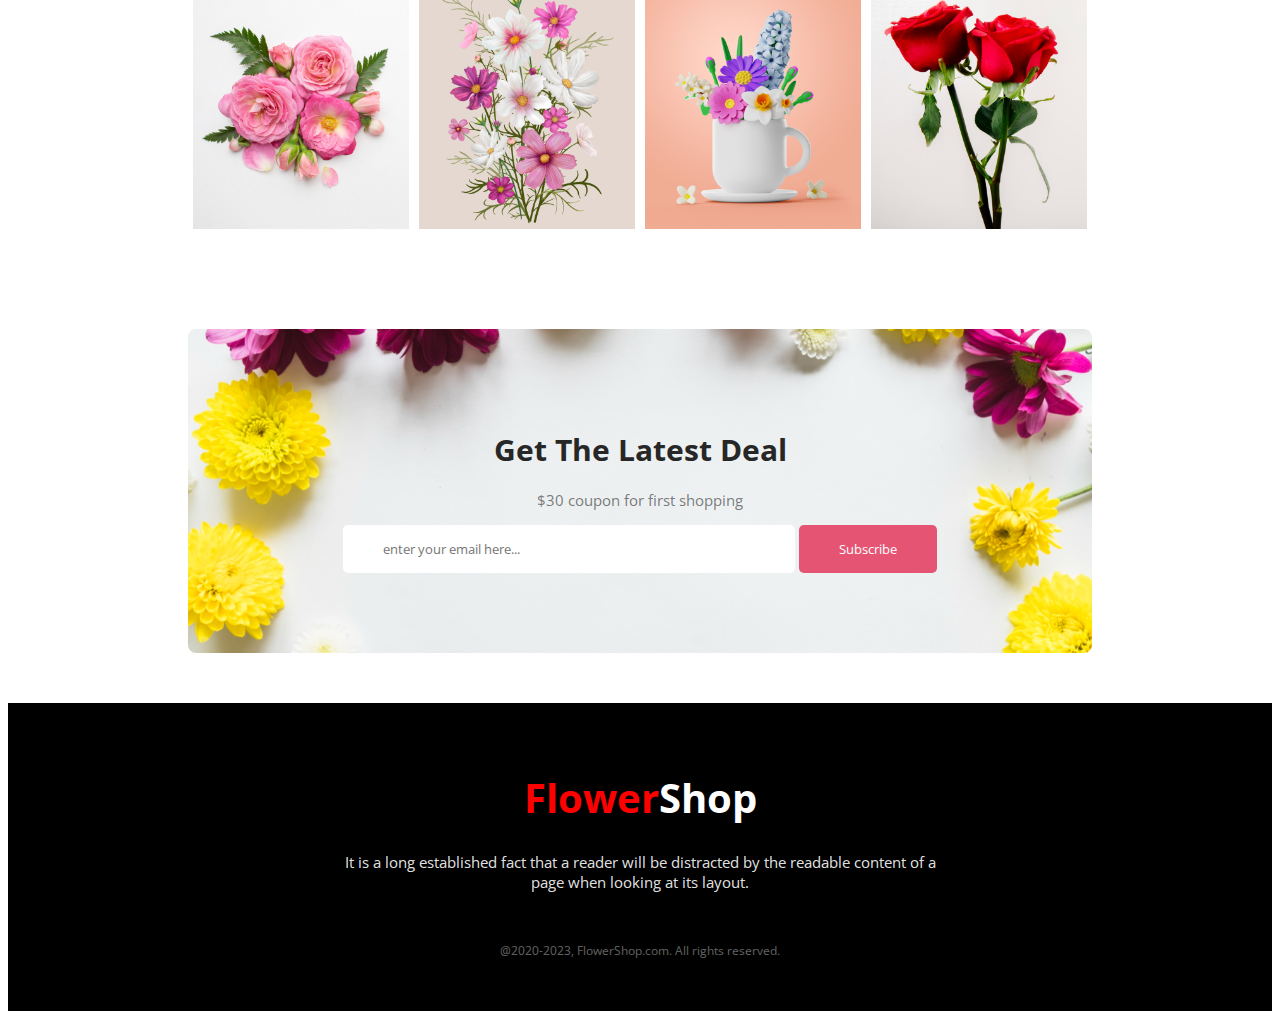
==== commit 114579e8: "made some minor changes" ====
--- a/index.html
+++ b/index.html
@@ -57,11 +57,11 @@
                 <p class="service-text">Same Day Delivery, Click & Collect</p>
             </div>
             <div>
-                <img class="icon" src="./flower-asset/group 58.png" alt="">
+                <img class="icon" src="./flower-asset/group-58.png" alt="">
                 <p class="service-text">Fresh Flowers,Local Growers</p>
             </div>
             <div>
-                <img class="icon" src="./flower-asset/group 59.png" alt="">
+                <img class="icon" src="./flower-asset/group-59.png" alt="">
                 <p class="service-text">24/7 Free Supports</p>
             </div>
         </section>
@@ -84,8 +84,8 @@
             </div>
             <div class="insta-photo-container">
                 <img class="insta-photo" src="./flower-asset/flower 01.png" alt="">
-                <img class="insta-photo" src="./flower-asset/Rectangle 4.png" alt="">
-                <img class="insta-photo" src="./flower-asset/Rectangle 5.png" alt="">
+                <img class="insta-photo" src="./flower-asset/rectangle-4.png" alt="">
+                <img class="insta-photo" src="./flower-asset/rectangle-5.png" alt="">
                 <img class="insta-photo" src="./flower-asset/Rectangle 6.png" alt="">
             </div>
             <section class="get-latest-deal">
--- a/style.css
+++ b/style.css
@@ -86,6 +86,7 @@
     border-radius: 300px 300px 0px 0px;
     background: rgba(167, 33, 98, 0.15);
     background-position: center;
+    
 }
 
 .flower-box2 {
@@ -102,6 +103,7 @@
     border-radius: 300px 300px 0px 0px;
     background: rgba(71, 125, 17, 0.15);
     background-position: center;
+    
 }
 
 .flower {
